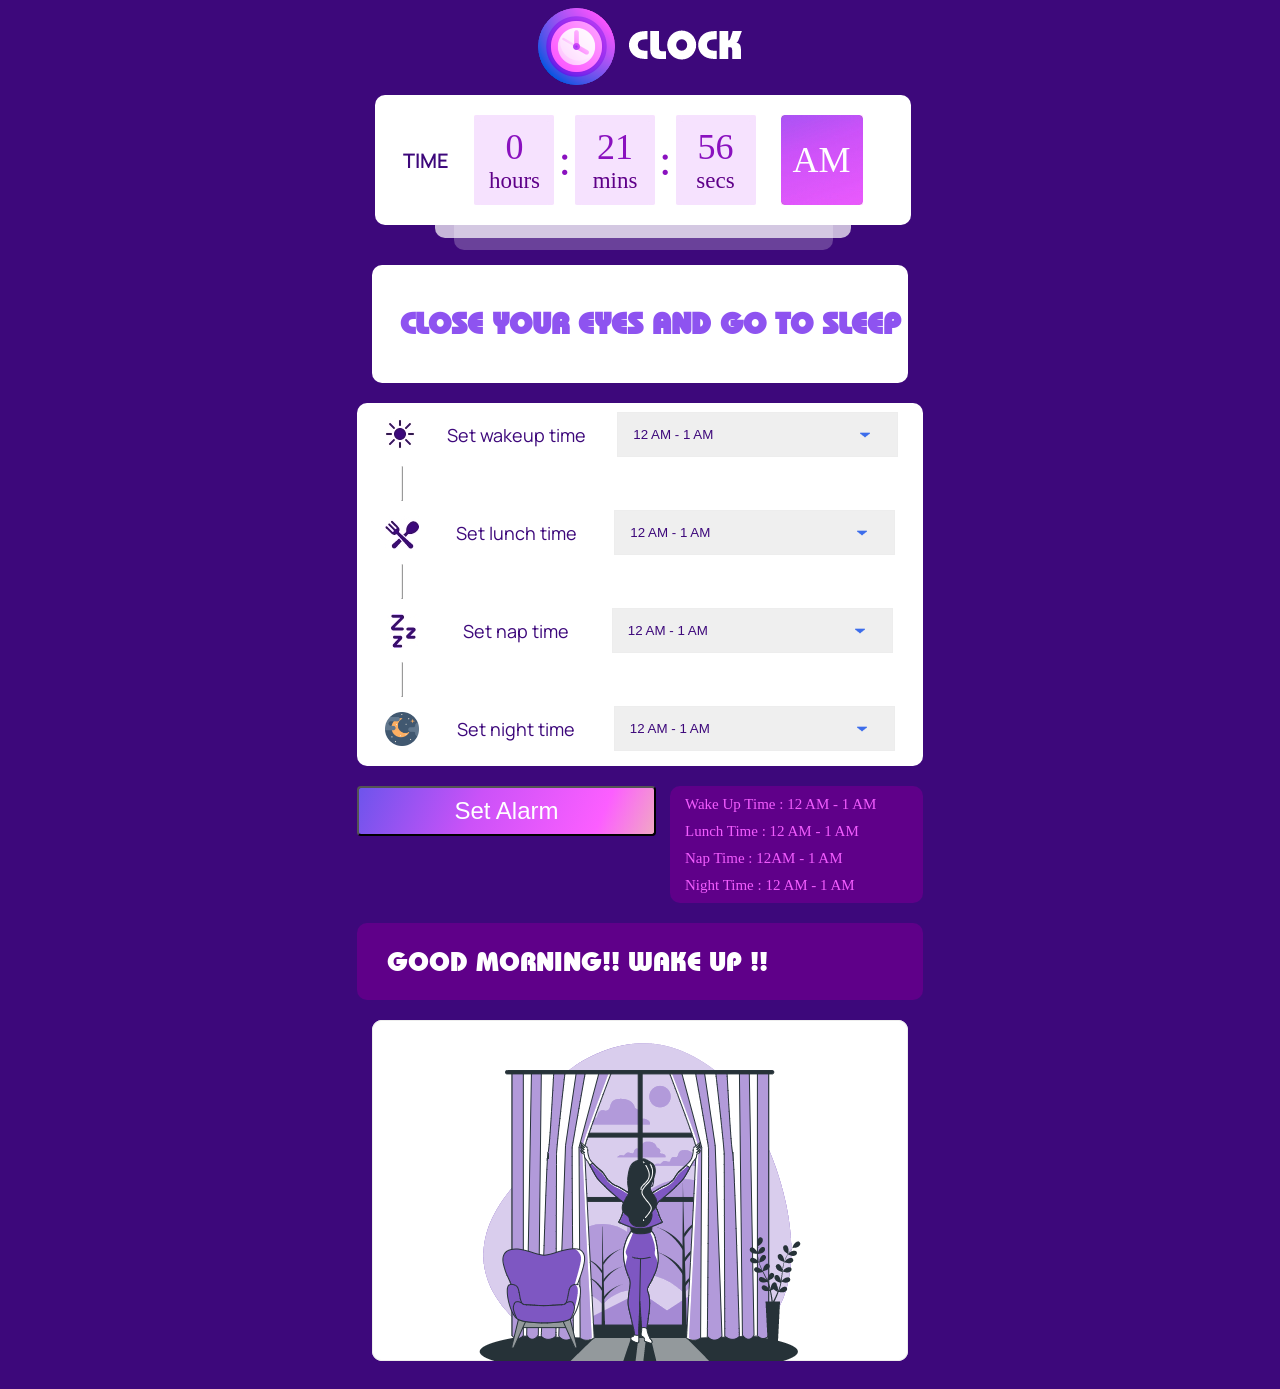
==== index.html @ 5bca5d21 "forth commit" ====
<!DOCTYPE html>
<html lang="en">
  <head>
    <meta charset="UTF-8" />
    <meta http-equiv="X-UA-Compatible" content="IE=edge" />
    <meta name="viewport" content="width=device-width, initial-scale=1.0" />
    <title>Clock</title>
    <link rel="stylesheet" href="style.css" />
    <link rel="preconnect" href="https://fonts.googleapis.com" />
    <link rel="preconnect" href="https://fonts.gstatic.com" crossorigin />
    <link
      href="https://fonts.googleapis.com/css2?family=Manrope:wght@400;600;700&display=swap"
      rel="stylesheet"
    />
    <link
      rel="icon"
      href="https://t3.ftcdn.net/jpg/00/73/54/80/240_F_73548097_tKhQ2glL9eDmYQVWlorMTU6INQh7WRCG.jpg"
      type="image/x-icon"
    />
  </head>
  <body>
    <div class="pare">
      <div class="container">
        <img class="child1" src="./clock_logo.png">
        <div class="timebox">
            <div class="posi1">
            <div class="box3 trb"></div>
            <div class="box4 trb"></div>
            <div class="box5 trb">
              <div class="relative">
                <div class="sub sub1">TIME</div>
                <div class="sub sub2 relative1">
                  <div id="hrs" class="fon1">12</div>
                  <div class="fon2">hours</div>
                </div>
                <div class="sub sub3">:</div>
                <div class="sub sub2 relative1">
                  <div id="mins" class="fon1">00</div>
                  <div class="fon2">mins</div>
                </div>
                <div class="sub sub3">:</div>
                <div class="sub sub2 relative1">
                  <div id="secs" class="fon1">01</div>
                  <div class="fon2">secs</div>
                </div>
                <div class="sub sub7 relative">AM</div>
              </div>
            </div>
            </div>
          </div>
          <div class="box6 trb">GRAB SOME HEALTHY BREAKFAST!!!</div>
        <div class="form1">
          <form class="list1">
            <img src="./wake_up.jpg" class="pic"/>
            <label class="la">Set wakeup time</label>
            <select id="morning" class="sel1 icon1">
              <option value="0">12 AM - 1 AM</option>
              <option value="1">1 AM - 2 AM</option>
              <option value="2">2 AM - 3 AM</option>
              <option value="3">3 AM - 4 AM</option>
              <option value="4">4 AM - 5 AM</option>
              <option value="5">5 AM - 6 AM</option>
              <option value="6">6 AM - 7 AM</option>
              <option value="7">7 AM - 8 AM</option>
              <option value="8">8 AM - 9 AM</option>
              <option value="9">9 AM - 10 AM</option>
              <option value="10">10 AM - 11 AM</option>
              <option value="11">11 AM - 12 AM</option>
              <option value="12">12 PM - 1 PM</option>
              <option value="13">1 PM - 2 PM</option>
              <option value="14">2 PM - 3 PM</option>
              <option value="15">3 PM - 4 PM</option>
              <option value="16">4 PM - 5 PM</option>
              <option value="17">5 PM - 6 PM</option>
              <option value="18">6 PM - 7 PM</option>
              <option value="19">7 PM - 8 PM</option>
              <option value="20">8 PM - 9 PM</option>
              <option value="21">9 PM - 10 PM</option>
              <option value="22">10 PM - 11 PM</option>
              <option value="23">11 PM - 12 PM</option>
            </select>
          </form>
          <hr class="hor1" />
          <form class="list1">
            <img src="./lunch_time.jpg" class="pic" />
            <label class="la">Set lunch time</label>
            <select id="lunch" class="sel1 icon1">
              <option value="0">12 AM - 1 AM</option>
              <option value="1">1 AM - 2 AM</option>
              <option value="2">2 AM - 3 AM</option>
              <option value="3">3 AM - 4 AM</option>
              <option value="4">4 AM - 5 AM</option>
              <option value="5">5 AM - 6 AM</option>
              <option value="6">6 AM - 7 AM</option>
              <option value="7">7 AM - 8 AM</option>
              <option value="8">8 AM - 9 AM</option>
              <option value="9">9 AM - 10 AM</option>
              <option value="10">10 AM - 11 AM</option>
              <option value="11">11 AM - 12 AM</option>
              <option value="12">12 PM - 1 PM</option>
              <option value="13">1 PM - 2 PM</option>
              <option value="14">2 PM - 3 PM</option>
              <option value="15">3 PM - 4 PM</option>
              <option value="16">4 PM - 5 PM</option>
              <option value="17">5 PM - 6 PM</option>
              <option value="18">6 PM - 7 PM</option>
              <option value="19">7 PM - 8 PM</option>
              <option value="20">8 PM - 9 PM</option>
              <option value="21">9 PM - 10 PM</option>
              <option value="22">10 PM - 11 PM</option>
              <option value="23">11 PM - 12 PM</option>
            </select>
          </form>
          <hr class="hor1" />
          <form class="list1">
            <img src="./nap_time.jpg" class="pic"/>
            <label class="la">Set nap time</label>
            <select id="nap" class="sel1 icon1">
              <option value="0">12 AM - 1 AM</option>
              <option value="1">1 AM - 2 AM</option>
              <option value="2">2 AM - 3 AM</option>
              <option value="3">3 AM - 4 AM</option>
              <option value="4">4 AM - 5 AM</option>
              <option value="5">5 AM - 6 AM</option>
              <option value="6">6 AM - 7 AM</option>
              <option value="7">7 AM - 8 AM</option>
              <option value="8">8 AM - 9 AM</option>
              <option value="9">9 AM - 10 AM</option>
              <option value="10">10 AM - 11 AM</option>
              <option value="11">11 AM - 12 AM</option>
              <option value="12">12 PM - 1 PM</option>
              <option value="13">1 PM - 2 PM</option>
              <option value="14">2 PM - 3 PM</option>
              <option value="15">3 PM - 4 PM</option>
              <option value="16">4 PM - 5 PM</option>
              <option value="17">5 PM - 6 PM</option>
              <option value="18">6 PM - 7 PM</option>
              <option value="19">7 PM - 8 PM</option>
              <option value="20">8 PM - 9 PM</option>
              <option value="21">9 PM - 10 PM</option>
              <option value="22">10 PM - 11 PM</option>
              <option value="23">11 PM - 12 PM</option>
            </select>
          </form>
          <hr class="hor1" />
          <form class="list1">
            <img src="./night.png" width="34px" height="34px" class="pic"/>
            <label class="la">Set night time</label>
            <select id="night" class="sel1 icon1">
              <option value="0">12 AM - 1 AM</option>
              <option value="1">1 AM - 2 AM</option>
              <option value="2">2 AM - 3 AM</option>
              <option value="3">3 AM - 4 AM</option>
              <option value="4">4 AM - 5 AM</option>
              <option value="5">5 AM - 6 AM</option>
              <option value="6">6 AM - 7 AM</option>
              <option value="7">7 AM - 8 AM</option>
              <option value="8">8 AM - 9 AM</option>
              <option value="9">9 AM - 10 AM</option>
              <option value="10">10 AM - 11 AM</option>
              <option value="11">11 AM - 12 AM</option>
              <option value="12">12 PM - 1 PM</option>
              <option value="13">1 PM - 2 PM</option>
              <option value="14">2 PM - 3 PM</option>
              <option value="15">3 PM - 4 PM</option>
              <option value="16">4 PM - 5 PM</option>
              <option value="17">5 PM - 6 PM</option>
              <option value="18">6 PM - 7 PM</option>
              <option value="19">7 PM - 8 PM</option>
              <option value="20">8 PM - 9 PM</option>
              <option value="21">9 PM - 10 PM</option>
              <option value="22">10 PM - 11 PM</option>
              <option value="23">11 PM - 12 PM</option>
            </select>
          </form>
        </div>
        <div class="update1">
            <button onclick="theTimer()" class="set1 flex1"><span>Set Alarm</span></button>
            <div class="box2">
              <div class="time">Wake Up Time : <span id="waketime">12 AM - 1 AM</span> </div>
              <div  class="time">Lunch Time : <span id="lunchtime">12 AM - 1 AM</span></div>
              <div  class="time">Nap Time : <span id="naptime">12AM - 1 AM</span></div>
              <div  class="time">Night Time : <span id="nighttime">12 AM - 1 AM</span></div>
            </div>
            </div>
        <div class="good1">GOOD MORNING!! WAKE UP !!</div>
       
        
       
        <div class="box7 trb"><img id="theImage" src="./Component 30 – 1.png"></div>
      </div>
    </div>
    <script src="./script.js"></script>

  </body>
</html>
---- style.css ----
body {
    background-color: #3d087b;
  }
  
  @font-face {
    font-family: Bauhaus;
    src: url(./BauhausHeavyBT.ttf);
  }
  
  .child1 {
    /* background-image: url(./clock_logo.png); */
    position: absolute;
    top: 34px;
  
    background-size: cover;
    left: 124px;
    /* left: 8vw; */
    height: 77px;
    width: 204px;
  }
  
  .form1 {
    position: absolute;
    top: 149px;
    /* left: 8vw; */
    left: 124px;
    width: 566px;
    height: 363px;
    background-color: #ffffff;
    border-radius: 10px;
  }
  
  .list1 {
    display: flex;
    align-items: center;
    justify-content: space-around;
    margin: 9px;
    font-family: "Manrope", sans-serif;
  
    font-size: 18px;
    color: #3d087b;
  }
  
  .sel1 {
    width: 281px;
    color: #3d087b;
    border: 1px solid #ededed;
    height: 45px;
    padding-left: 15px;
  }
  
  select {
    appearance: none;
  }
  
  .icon1 {
    background-image: url(./down-arrow.png);
    background-repeat: no-repeat;
  
    background-size: 10px;
  
    background-position-y: center;
    background-position-x: 90%;
  }
  
  .hor1 {
    transform: rotate(180deg);
    top: 0px;
    left: -238px;
    width: 0px;
    height: 33px;
    position: relative;
  }
  
  .good1 {
    background-color: #5f0089;
    color: #ffffff;
    font-size: 27px;
    position: absolute;
    top: 527px;
    /* left: 8vw; */
    left: 124px;
    width: 566px;
    height: 77px;
    font-family: Bauhaus;
    border-radius: 10px;
    display: flex;
    align-items: center;
    padding-left: 30px;
    box-sizing: border-box;
  }
  
  .flex1 {
    display: flex;
    align-items: center;
    justify-content: center;
    color: #ffffff;
  }
  
  .set1 {
    position: absolute;
    top: 624px;
    /* left: 8vw; */
    left: 124px;
    width: 299px;
    height: 50px;
    border-radius: 4px;
    font-size: 24px;
  
    background-image: linear-gradient(
      113deg,
      #6e54ec 0%,
      #cb52f8 40%,
      #fc5eff 81%,
      #f1a7c5 100%
    );
    transition: background-image ease-out 2s, content;
  }
  
  .set1:hover {
    background-image: linear-gradient(
      293deg,
      #6e54ec 0%,
      #cb52f8 40%,
      #fc5eff 81%,
      #f1a7c5 100%
    );
  }
  
  .set1:hover span {
    display: none;
  }
  
  .set1:hover:before {
    content: "Party time";
  }
  
  .box2 {
    position: absolute;
    top: 615px;
    /* left: 28.2vw; */
    left: 437px;
    width: 253px;
    height: 117px;
    border-radius: 10px;
    background-color: #5f0089;
    color: #f25cfe;
    text-align: left;
    font-size: 15px;
  }
  
  .time {
    margin-top: 10px;
    margin-left: 15px;
  }
  
  .timebox{
      position: relative;
      width: 400px;
      height: 200px;
     /* top: 42px;
      left: 697px;*/
  } 
  
  .posi1{
    position: absolute;
    top: 34px;
    left: 698px;
  }
  
  .box3 {
    top: 25px;
      left: 79px;
    
    width: 379px;
    height: 130px;
    opacity: 0.23;
     /*left: 51vw; */
      /* top: 20px;*/
      /*left: 82px;
      top: 67px;
    left: 785px; */
  }
  
  .trb {
    background-color: #ffffff;
    border-radius: 10px;
    position: absolute;
  }
  
  
  
  .box4 {
    left: 60px;
      top: 13px; 
    width: 416px;
    height: 130px;
    opacity: 0.71;
      /* left: 50vw; */
     
    /* top: 10px;
      left: 65px; */
      /* top: 55px;  */
     /* left: 766px;  */
  }
  
  .box5 {
   
    width: 536px;
    height: 130px;
    opacity: 1;
      /* left: 46vw; */
    /* top: 0px;
    left:0px; */
    /* top: 42px;  */
    /* left: 706px; */
  }
  
  .box6 {
    top: 212px;
    /* left: 46vw; */
    left: 706px;
    width: 536px;
    height: 118px;
    color: #8e53f0;
    font-family: Bauhaus;
    display: flex;
    justify-content: center;
    align-items: center;
    font-size: 30px;
    font-weight: 900;
    padding-left: 20px;
    box-sizing: border-box;
  }
  
  .box7 {
    top: 345px;
    /* left: 46vw; */
    left: 707px;
    width: 536px;
    height: 341px;
    /* background-image: url(./Component\ 30\ –\ 1.jpg); */
    border-radius: 10px;
  }
  
  .relative {
    display: flex;
    justify-content: center;
    align-items: center;
    margin: 10px;
  }
  
  .sub1 {
    color: #3d087b;
    font-size: 20px;
    font-weight: 600;
    font-family: "Manrope", sans-serif;
    position: relative;
    right: 25px;
  }
  
  .sub2 {
    background-image: url(./timeline.jpg);
    width: 80px;
    height: 90px;
  }
  
  .sub3 {
    color: #8a11bf;
    font-size: 45px;
    margin: 4px;
  }
  
  .sub4 {
    background-image: url(./timeline.jpg);
    width: 82px;
    height: 90px;
  }
  
  .sub7 {
    background-image: url(./AM_svg.jpg);
    width: 82px;
    height: 90px;
    font-size: 36px;
    color: #ffffff;
    position: relative;
    left: 15px;
  }
  
  .fon1 {
    font-size: 36px;
    color: #8a11bf;
  }
  
  .fon2 {
    font-size: 23px;
    color: #5f0089;
  }
  
  .relative1 {
    display: flex;
    flex-flow: column wrap;
    justify-content: center;
    align-items: center;
  }

  /* #nap{
    height: 100px;
    overflow-y: scroll;
  } */

@media (min-width:590px) and (max-width:1300px) {
    .container{
        display: flex;
        flex-direction: column;
        align-items: center;
    }
    .child1{
        position: static;
    }
    .timebox{
            /* position: static; */
    margin: 10px;
    width: 530px;
    height: 160px;
    }
  
    .posi1{
        position: static;
    }
    .form1{
        position: static;
        margin-bottom: 20px;
    }
    .update1{
        display: flex;
        flex-wrap: wrap;
        flex-direction: row;
        justify-content: space-between;
        margin-bottom: 20px;
        width: 566px;
    }
    .set1{
        position: static;
    }
    .box2{
        position: static;
    }
    .good1{
        position: static;
        margin-bottom: 20px;
    }
    .box6{
        position: static;
        margin-bottom: 20px;
    }
    .box7{
        position: static;
        margin-bottom: 20px;
    }
} 



@media (min-width:300px) and (max-width:595px) {
    .container{
        display: flex;
        flex-direction: column;
        align-items: center;
    }
    .child1{
        position: static;
    }
    .timebox{
            /* position: static; */
    margin: 10px;
    width: 350px;
    height: 160px;
    }
    .box3{
        display: none;
    }
    .box4{
        display: none;
    }
    .box5{
        width: 350px;
    }
    .sub1{
        display: none;
    }
    .posi1{
        position: static;
    }
    .form1{
        position: static;
        margin-bottom: 20px;
        width: 350px;
        height: auto;
        margin-top: -15px;
    }
    .la{
        display: none;
    }
    hr{
        display: none;
    }
    .update1{
        display: flex;
        flex-direction: column;
        width: auto;
        align-items: center;
        margin-bottom: 20px;
    }
    .set1{
        position: static;
        margin-bottom: inherit;
    }
    .box2{
        position: static;
    }
    .good1{
        position: static;
        margin-bottom: 20px;
        width: 350px;
    font-size: 25px;
    }
    .box6{
        position: static;
        margin-bottom: 40px;
        width: 350px;
    }
    .box7{
        position: static;
        margin-bottom: 20px;
        width: auto;
        height: auto;
    }
    #theImage{
        width: 350px;
    }
}
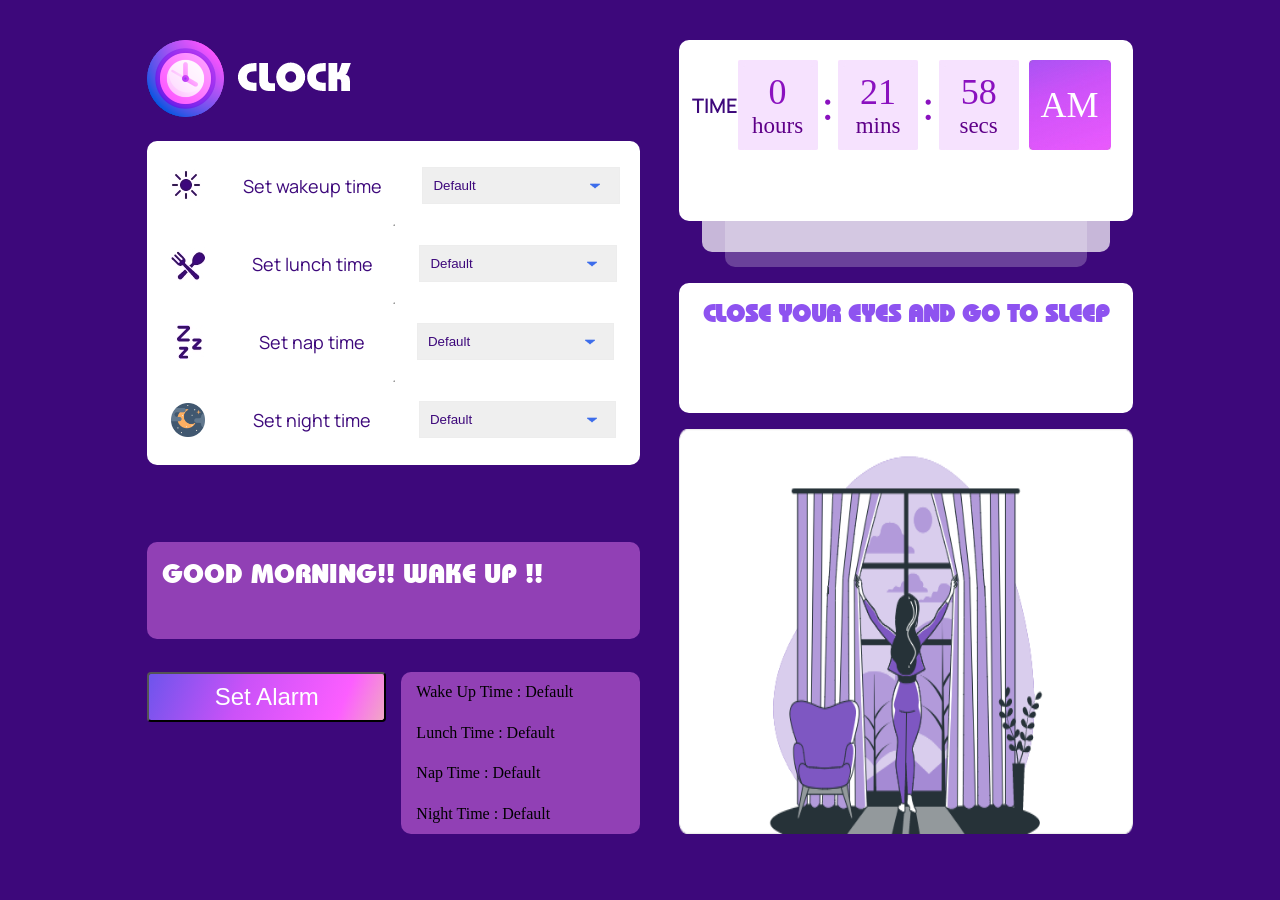
==== commit d8f5494f: "updated project" ====
--- a/index.html
+++ b/index.html
@@ -1,196 +1,205 @@
-<!DOCTYPE html>
-<html lang="en">
-  <head>
-    <meta charset="UTF-8" />
-    <meta http-equiv="X-UA-Compatible" content="IE=edge" />
-    <meta name="viewport" content="width=device-width, initial-scale=1.0" />
-    <title>Clock</title>
-    <link rel="stylesheet" href="style.css" />
-    <link rel="preconnect" href="https://fonts.googleapis.com" />
-    <link rel="preconnect" href="https://fonts.gstatic.com" crossorigin />
-    <link
-      href="https://fonts.googleapis.com/css2?family=Manrope:wght@400;600;700&display=swap"
-      rel="stylesheet"
-    />
-    <link
-      rel="icon"
-      href="https://t3.ftcdn.net/jpg/00/73/54/80/240_F_73548097_tKhQ2glL9eDmYQVWlorMTU6INQh7WRCG.jpg"
-      type="image/x-icon"
-    />
-  </head>
-  <body>
-    <div class="pare">
-      <div class="container">
-        <img class="child1" src="./clock_logo.png">
-        <div class="timebox">
-            <div class="posi1">
-            <div class="box3 trb"></div>
-            <div class="box4 trb"></div>
-            <div class="box5 trb">
-              <div class="relative">
-                <div class="sub sub1">TIME</div>
-                <div class="sub sub2 relative1">
-                  <div id="hrs" class="fon1">12</div>
-                  <div class="fon2">hours</div>
-                </div>
-                <div class="sub sub3">:</div>
-                <div class="sub sub2 relative1">
-                  <div id="mins" class="fon1">00</div>
-                  <div class="fon2">mins</div>
-                </div>
-                <div class="sub sub3">:</div>
-                <div class="sub sub2 relative1">
-                  <div id="secs" class="fon1">01</div>
-                  <div class="fon2">secs</div>
-                </div>
-                <div class="sub sub7 relative">AM</div>
-              </div>
-            </div>
-            </div>
-          </div>
-          <div class="box6 trb">GRAB SOME HEALTHY BREAKFAST!!!</div>
-        <div class="form1">
-          <form class="list1">
-            <img src="./wake_up.jpg" class="pic"/>
-            <label class="la">Set wakeup time</label>
-            <select id="morning" class="sel1 icon1">
-              <option value="0">12 AM - 1 AM</option>
-              <option value="1">1 AM - 2 AM</option>
-              <option value="2">2 AM - 3 AM</option>
-              <option value="3">3 AM - 4 AM</option>
-              <option value="4">4 AM - 5 AM</option>
-              <option value="5">5 AM - 6 AM</option>
-              <option value="6">6 AM - 7 AM</option>
-              <option value="7">7 AM - 8 AM</option>
-              <option value="8">8 AM - 9 AM</option>
-              <option value="9">9 AM - 10 AM</option>
-              <option value="10">10 AM - 11 AM</option>
-              <option value="11">11 AM - 12 AM</option>
-              <option value="12">12 PM - 1 PM</option>
-              <option value="13">1 PM - 2 PM</option>
-              <option value="14">2 PM - 3 PM</option>
-              <option value="15">3 PM - 4 PM</option>
-              <option value="16">4 PM - 5 PM</option>
-              <option value="17">5 PM - 6 PM</option>
-              <option value="18">6 PM - 7 PM</option>
-              <option value="19">7 PM - 8 PM</option>
-              <option value="20">8 PM - 9 PM</option>
-              <option value="21">9 PM - 10 PM</option>
-              <option value="22">10 PM - 11 PM</option>
-              <option value="23">11 PM - 12 PM</option>
-            </select>
-          </form>
-          <hr class="hor1" />
-          <form class="list1">
-            <img src="./lunch_time.jpg" class="pic" />
-            <label class="la">Set lunch time</label>
-            <select id="lunch" class="sel1 icon1">
-              <option value="0">12 AM - 1 AM</option>
-              <option value="1">1 AM - 2 AM</option>
-              <option value="2">2 AM - 3 AM</option>
-              <option value="3">3 AM - 4 AM</option>
-              <option value="4">4 AM - 5 AM</option>
-              <option value="5">5 AM - 6 AM</option>
-              <option value="6">6 AM - 7 AM</option>
-              <option value="7">7 AM - 8 AM</option>
-              <option value="8">8 AM - 9 AM</option>
-              <option value="9">9 AM - 10 AM</option>
-              <option value="10">10 AM - 11 AM</option>
-              <option value="11">11 AM - 12 AM</option>
-              <option value="12">12 PM - 1 PM</option>
-              <option value="13">1 PM - 2 PM</option>
-              <option value="14">2 PM - 3 PM</option>
-              <option value="15">3 PM - 4 PM</option>
-              <option value="16">4 PM - 5 PM</option>
-              <option value="17">5 PM - 6 PM</option>
-              <option value="18">6 PM - 7 PM</option>
-              <option value="19">7 PM - 8 PM</option>
-              <option value="20">8 PM - 9 PM</option>
-              <option value="21">9 PM - 10 PM</option>
-              <option value="22">10 PM - 11 PM</option>
-              <option value="23">11 PM - 12 PM</option>
-            </select>
-          </form>
-          <hr class="hor1" />
-          <form class="list1">
-            <img src="./nap_time.jpg" class="pic"/>
-            <label class="la">Set nap time</label>
-            <select id="nap" class="sel1 icon1">
-              <option value="0">12 AM - 1 AM</option>
-              <option value="1">1 AM - 2 AM</option>
-              <option value="2">2 AM - 3 AM</option>
-              <option value="3">3 AM - 4 AM</option>
-              <option value="4">4 AM - 5 AM</option>
-              <option value="5">5 AM - 6 AM</option>
-              <option value="6">6 AM - 7 AM</option>
-              <option value="7">7 AM - 8 AM</option>
-              <option value="8">8 AM - 9 AM</option>
-              <option value="9">9 AM - 10 AM</option>
-              <option value="10">10 AM - 11 AM</option>
-              <option value="11">11 AM - 12 AM</option>
-              <option value="12">12 PM - 1 PM</option>
-              <option value="13">1 PM - 2 PM</option>
-              <option value="14">2 PM - 3 PM</option>
-              <option value="15">3 PM - 4 PM</option>
-              <option value="16">4 PM - 5 PM</option>
-              <option value="17">5 PM - 6 PM</option>
-              <option value="18">6 PM - 7 PM</option>
-              <option value="19">7 PM - 8 PM</option>
-              <option value="20">8 PM - 9 PM</option>
-              <option value="21">9 PM - 10 PM</option>
-              <option value="22">10 PM - 11 PM</option>
-              <option value="23">11 PM - 12 PM</option>
-            </select>
-          </form>
-          <hr class="hor1" />
-          <form class="list1">
-            <img src="./night.png" width="34px" height="34px" class="pic"/>
-            <label class="la">Set night time</label>
-            <select id="night" class="sel1 icon1">
-              <option value="0">12 AM - 1 AM</option>
-              <option value="1">1 AM - 2 AM</option>
-              <option value="2">2 AM - 3 AM</option>
-              <option value="3">3 AM - 4 AM</option>
-              <option value="4">4 AM - 5 AM</option>
-              <option value="5">5 AM - 6 AM</option>
-              <option value="6">6 AM - 7 AM</option>
-              <option value="7">7 AM - 8 AM</option>
-              <option value="8">8 AM - 9 AM</option>
-              <option value="9">9 AM - 10 AM</option>
-              <option value="10">10 AM - 11 AM</option>
-              <option value="11">11 AM - 12 AM</option>
-              <option value="12">12 PM - 1 PM</option>
-              <option value="13">1 PM - 2 PM</option>
-              <option value="14">2 PM - 3 PM</option>
-              <option value="15">3 PM - 4 PM</option>
-              <option value="16">4 PM - 5 PM</option>
-              <option value="17">5 PM - 6 PM</option>
-              <option value="18">6 PM - 7 PM</option>
-              <option value="19">7 PM - 8 PM</option>
-              <option value="20">8 PM - 9 PM</option>
-              <option value="21">9 PM - 10 PM</option>
-              <option value="22">10 PM - 11 PM</option>
-              <option value="23">11 PM - 12 PM</option>
-            </select>
-          </form>
-        </div>
-        <div class="update1">
-            <button onclick="theTimer()" class="set1 flex1"><span>Set Alarm</span></button>
-            <div class="box2">
-              <div class="time">Wake Up Time : <span id="waketime">12 AM - 1 AM</span> </div>
-              <div  class="time">Lunch Time : <span id="lunchtime">12 AM - 1 AM</span></div>
-              <div  class="time">Nap Time : <span id="naptime">12AM - 1 AM</span></div>
-              <div  class="time">Night Time : <span id="nighttime">12 AM - 1 AM</span></div>
-            </div>
-            </div>
-        <div class="good1">GOOD MORNING!! WAKE UP !!</div>
-       
-        
-       
-        <div class="box7 trb"><img id="theImage" src="./Component 30 – 1.png"></div>
-      </div>
-    </div>
-    <script src="./script.js"></script>
-
-  </body>
-</html>
+<!DOCTYPE html>
+<html lang="en">
+  <head>
+    <meta charset="UTF-8" />
+    <meta http-equiv="X-UA-Compatible" content="IE=edge" />
+    <meta name="viewport" content="width=device-width, initial-scale=1.0" />
+    <title>Clock</title>
+    <link rel="stylesheet" href="style.css" />
+    <link rel="preconnect" href="https://fonts.googleapis.com" />
+    <link rel="preconnect" href="https://fonts.gstatic.com" crossorigin />
+    <link
+      href="https://fonts.googleapis.com/css2?family=Manrope:wght@400;600;700&display=swap"
+      rel="stylesheet"
+    />
+    <link
+      rel="icon"
+      href="https://t3.ftcdn.net/jpg/00/73/54/80/240_F_73548097_tKhQ2glL9eDmYQVWlorMTU6INQh7WRCG.jpg"
+      type="image/x-icon"
+    />
+  </head>
+  <body>
+    <div class="parent">
+      <div class="container">
+        <div><img class="clockImage" src="./clock_logo.png" alt="no image"/></div>
+
+        <div class="runningClock">
+            <div class="runningClock_Cntnr">
+            <div class="box1 CommonRc"></div>
+            <div class="box2 CommonRc"></div>
+            <div class="box3 CommonRc">
+              <div class="relative">
+                <div class="sub sub1">TIME</div>
+                <div class="sub sub2 relative1">
+                  <div id="hrs" class="fon1">12</div>
+                  <div class="fon2">hours</div>
+                </div>
+                <div class="sub sub3">:</div>
+                <div class="sub sub2 relative1">
+                  <div id="mins" class="fon1">00</div>
+                  <div class="fon2">mins</div>
+                </div>
+                <div class="sub sub3">:</div>
+                <div class="sub sub2 relative1">
+                  <div id="secs" class="fon1">01</div>
+                  <div class="fon2">secs</div>
+                </div>
+                <div class="sub sub7 relative">AM</div>
+              </div>
+            </div>
+            </div>
+          </div>
+          
+          <div class="msg_ChangeWith_realTime trb">GRAB SOME HEALTHY BREAKFAST!!!</div>
+
+        <div class="formSelectorBox">
+          <form class="list1">
+            <img src="./wake_up.jpg" class="pic"/>
+            <label class="la">Set wakeup time</label>
+            <select id="morning" class="sel1 icon1">
+              <option >Default</option>
+              <option value="0">12 AM - 1 AM</option>
+              <option value="1">1 AM - 2 AM</option>
+              <option value="2">2 AM - 3 AM</option>
+              <option value="3">3 AM - 4 AM</option>
+              <option value="4">4 AM - 5 AM</option>
+              <option value="5">5 AM - 6 AM</option>
+              <option value="6">6 AM - 7 AM</option>
+              <option value="7">7 AM - 8 AM</option>
+              <option value="8">8 AM - 9 AM</option>
+              <option value="9">9 AM - 10 AM</option>
+              <option value="10">10 AM - 11 AM</option>
+              <option value="11">11 AM - 12 PM</option>
+              <option value="12">12 PM - 1 PM</option>
+              <option value="13">1 PM - 2 PM</option>
+              <option value="14">2 PM - 3 PM</option>
+              <option value="15">3 PM - 4 PM</option>
+              <option value="16">4 PM - 5 PM</option>
+              <option value="17">5 PM - 6 PM</option>
+              <option value="18">6 PM - 7 PM</option>
+              <option value="19">7 PM - 8 PM</option>
+              <option value="20">8 PM - 9 PM</option>
+              <option value="21">9 PM - 10 PM</option>
+              <option value="22">10 PM - 11 PM</option>
+              <option value="23">11 PM - 12 AM</option>
+            </select>
+          </form>
+          <hr class="hor1" />
+          <form class="list1">
+            <img src="./lunch_time.jpg" class="pic" />
+            <label class="la">Set lunch time</label>
+            <select id="lunch" class="sel1 icon1">
+              <option >Default</option>
+              <option value="0">12 AM - 1 AM</option>
+              <option value="1">1 AM - 2 AM</option>
+              <option value="2">2 AM - 3 AM</option>
+              <option value="3">3 AM - 4 AM</option>
+              <option value="4">4 AM - 5 AM</option>
+              <option value="5">5 AM - 6 AM</option>
+              <option value="6">6 AM - 7 AM</option>
+              <option value="7">7 AM - 8 AM</option>
+              <option value="8">8 AM - 9 AM</option>
+              <option value="9">9 AM - 10 AM</option>
+              <option value="10">10 AM - 11 AM</option>
+              <option value="11">11 AM - 12 PM</option>
+              <option value="12">12 PM - 1 PM</option>
+              <option value="13">1 PM - 2 PM</option>
+              <option value="14">2 PM - 3 PM</option>
+              <option value="15">3 PM - 4 PM</option>
+              <option value="16">4 PM - 5 PM</option>
+              <option value="17">5 PM - 6 PM</option>
+              <option value="18">6 PM - 7 PM</option>
+              <option value="19">7 PM - 8 PM</option>
+              <option value="20">8 PM - 9 PM</option>
+              <option value="21">9 PM - 10 PM</option>
+              <option value="22">10 PM - 11 PM</option>
+              <option value="23">11 PM - 12 AM</option>
+            </select>
+          </form>
+          <hr class="hor1" />
+          <form class="list1">
+            <img src="./nap_time.jpg" class="pic"/>
+            <label class="la">Set nap time</label>
+            <select id="nap" class="sel1 icon1">
+              <option >Default</option>
+              <option value="0">12 AM - 1 AM</option>
+              <option value="1">1 AM - 2 AM</option>
+              <option value="2">2 AM - 3 AM</option>
+              <option value="3">3 AM - 4 AM</option>
+              <option value="4">4 AM - 5 AM</option>
+              <option value="5">5 AM - 6 AM</option>
+              <option value="6">6 AM - 7 AM</option>
+              <option value="7">7 AM - 8 AM</option>
+              <option value="8">8 AM - 9 AM</option>
+              <option value="9">9 AM - 10 AM</option>
+              <option value="10">10 AM - 11 AM</option>
+              <option value="11">11 AM - 12 PM</option>
+              <option value="12">12 PM - 1 PM</option>
+              <option value="13">1 PM - 2 PM</option>
+              <option value="14">2 PM - 3 PM</option>
+              <option value="15">3 PM - 4 PM</option>
+              <option value="16">4 PM - 5 PM</option>
+              <option value="17">5 PM - 6 PM</option>
+              <option value="18">6 PM - 7 PM</option>
+              <option value="19">7 PM - 8 PM</option>
+              <option value="20">8 PM - 9 PM</option>
+              <option value="21">9 PM - 10 PM</option>
+              <option value="22">10 PM - 11 PM</option>
+              <option value="23">11 PM - 12 AM</option>
+            </select>
+          </form>
+          <hr class="hor1" />
+          <form class="list1">
+            <img src="./night.png" width="34px" height="34px" class="pic"/>
+            <label class="la">Set night time</label>
+            <select id="night" class="sel1 icon1">
+              <option >Default</option>
+              <option value="0">12 AM - 1 AM</option>
+              <option value="1">1 AM - 2 AM</option>
+              <option value="2">2 AM - 3 AM</option>
+              <option value="3">3 AM - 4 AM</option>
+              <option value="4">4 AM - 5 AM</option>
+              <option value="5">5 AM - 6 AM</option>
+              <option value="6">6 AM - 7 AM</option>
+              <option value="7">7 AM - 8 AM</option>
+              <option value="8">8 AM - 9 AM</option>
+              <option value="9">9 AM - 10 AM</option>
+              <option value="10">10 AM - 11 AM</option>
+              <option value="11">11 AM - 12 PM</option>
+              <option value="12">12 PM - 1 PM</option>
+              <option value="13">1 PM - 2 PM</option>
+              <option value="14">2 PM - 3 PM</option>
+              <option value="15">3 PM - 4 PM</option>
+              <option value="16">4 PM - 5 PM</option>
+              <option value="17">5 PM - 6 PM</option>
+              <option value="18">6 PM - 7 PM</option>
+              <option value="19">7 PM - 8 PM</option>
+              <option value="20">8 PM - 9 PM</option>
+              <option value="21">9 PM - 10 PM</option>
+              <option value="22">10 PM - 11 PM</option>
+              <option value="23">11 PM - 12 AM</option>
+            </select>
+          </form>
+        </div>
+
+        <div class="setAlarmBoxContainer">
+            <button onclick="theTimer()" class="setAlarm flex1"><span>Set Alarm</span></button>
+
+            <div class="resultOfSetAlarm">
+              <div class="time">Wake Up Time : <span id="waketime">Default</span> </div>
+              <div  class="time">Lunch Time : <span id="lunchtime">Default</span></div>
+              <div  class="time">Nap Time : <span id="naptime">Default</span></div>
+              <div  class="time">Night Time : <span id="nighttime">Default</span></div>
+            </div>
+            </div>
+        <div class="msg_ChangeWith_SetAlarm">GOOD MORNING!! WAKE UP !!</div>
+       
+        
+       
+        <div class="ImageChangeWithTime trb"><img id="theImage" src="./Component 30 – 1.png"></div>
+      </div>
+    </div>
+    <script src="./script.js"></script>
+
+  </body>
+</html>
--- a/style.css
+++ b/style.css
@@ -1,443 +1,541 @@
-
-body {
-    background-color: #3d087b;
-  }
-  
-  @font-face {
-    font-family: Bauhaus;
-    src: url(./BauhausHeavyBT.ttf);
-  }
-  
-  .child1 {
-    /* background-image: url(./clock_logo.png); */
-    position: absolute;
-    top: 34px;
-  
-    background-size: cover;
-    left: 124px;
-    /* left: 8vw; */
-    height: 77px;
-    width: 204px;
-  }
-  
-  .form1 {
-    position: absolute;
-    top: 149px;
-    /* left: 8vw; */
-    left: 124px;
-    width: 566px;
-    height: 363px;
-    background-color: #ffffff;
-    border-radius: 10px;
-  }
-  
-  .list1 {
-    display: flex;
-    align-items: center;
-    justify-content: space-around;
-    margin: 9px;
-    font-family: "Manrope", sans-serif;
-  
-    font-size: 18px;
-    color: #3d087b;
-  }
-  
-  .sel1 {
-    width: 281px;
-    color: #3d087b;
-    border: 1px solid #ededed;
-    height: 45px;
-    padding-left: 15px;
-  }
-  
-  select {
-    appearance: none;
-  }
-  
-  .icon1 {
-    background-image: url(./down-arrow.png);
-    background-repeat: no-repeat;
-  
-    background-size: 10px;
-  
-    background-position-y: center;
-    background-position-x: 90%;
-  }
-  
-  .hor1 {
-    transform: rotate(180deg);
-    top: 0px;
-    left: -238px;
-    width: 0px;
-    height: 33px;
-    position: relative;
-  }
-  
-  .good1 {
-    background-color: #5f0089;
-    color: #ffffff;
-    font-size: 27px;
-    position: absolute;
-    top: 527px;
-    /* left: 8vw; */
-    left: 124px;
-    width: 566px;
-    height: 77px;
-    font-family: Bauhaus;
-    border-radius: 10px;
-    display: flex;
-    align-items: center;
-    padding-left: 30px;
-    box-sizing: border-box;
-  }
-  
-  .flex1 {
-    display: flex;
-    align-items: center;
-    justify-content: center;
-    color: #ffffff;
-  }
-  
-  .set1 {
-    position: absolute;
-    top: 624px;
-    /* left: 8vw; */
-    left: 124px;
-    width: 299px;
-    height: 50px;
-    border-radius: 4px;
-    font-size: 24px;
-  
-    background-image: linear-gradient(
-      113deg,
-      #6e54ec 0%,
-      #cb52f8 40%,
-      #fc5eff 81%,
-      #f1a7c5 100%
-    );
-    transition: background-image ease-out 2s, content;
-  }
-  
-  .set1:hover {
-    background-image: linear-gradient(
-      293deg,
-      #6e54ec 0%,
-      #cb52f8 40%,
-      #fc5eff 81%,
-      #f1a7c5 100%
-    );
-  }
-  
-  .set1:hover span {
-    display: none;
-  }
-  
-  .set1:hover:before {
-    content: "Party time";
-  }
-  
-  .box2 {
-    position: absolute;
-    top: 615px;
-    /* left: 28.2vw; */
-    left: 437px;
-    width: 253px;
-    height: 117px;
-    border-radius: 10px;
-    background-color: #5f0089;
-    color: #f25cfe;
-    text-align: left;
-    font-size: 15px;
-  }
-  
-  .time {
-    margin-top: 10px;
-    margin-left: 15px;
-  }
-  
-  .timebox{
-      position: relative;
-      width: 400px;
-      height: 200px;
-     /* top: 42px;
-      left: 697px;*/
-  } 
-  
-  .posi1{
-    position: absolute;
-    top: 34px;
-    left: 698px;
-  }
-  
-  .box3 {
-    top: 25px;
-      left: 79px;
-    
-    width: 379px;
-    height: 130px;
-    opacity: 0.23;
-     /*left: 51vw; */
-      /* top: 20px;*/
-      /*left: 82px;
-      top: 67px;
-    left: 785px; */
-  }
-  
-  .trb {
-    background-color: #ffffff;
-    border-radius: 10px;
-    position: absolute;
-  }
-  
-  
-  
-  .box4 {
-    left: 60px;
-      top: 13px; 
-    width: 416px;
-    height: 130px;
-    opacity: 0.71;
-      /* left: 50vw; */
-     
-    /* top: 10px;
-      left: 65px; */
-      /* top: 55px;  */
-     /* left: 766px;  */
-  }
-  
-  .box5 {
-   
-    width: 536px;
-    height: 130px;
-    opacity: 1;
-      /* left: 46vw; */
-    /* top: 0px;
-    left:0px; */
-    /* top: 42px;  */
-    /* left: 706px; */
-  }
-  
-  .box6 {
-    top: 212px;
-    /* left: 46vw; */
-    left: 706px;
-    width: 536px;
-    height: 118px;
-    color: #8e53f0;
-    font-family: Bauhaus;
-    display: flex;
-    justify-content: center;
-    align-items: center;
-    font-size: 30px;
-    font-weight: 900;
-    padding-left: 20px;
-    box-sizing: border-box;
-  }
-  
-  .box7 {
-    top: 345px;
-    /* left: 46vw; */
-    left: 707px;
-    width: 536px;
-    height: 341px;
-    /* background-image: url(./Component\ 30\ –\ 1.jpg); */
-    border-radius: 10px;
-  }
-  
-  .relative {
-    display: flex;
-    justify-content: center;
-    align-items: center;
-    margin: 10px;
-  }
-  
-  .sub1 {
-    color: #3d087b;
-    font-size: 20px;
-    font-weight: 600;
-    font-family: "Manrope", sans-serif;
-    position: relative;
-    right: 25px;
-  }
-  
-  .sub2 {
-    background-image: url(./timeline.jpg);
-    width: 80px;
-    height: 90px;
-  }
-  
-  .sub3 {
-    color: #8a11bf;
-    font-size: 45px;
-    margin: 4px;
-  }
-  
-  .sub4 {
-    background-image: url(./timeline.jpg);
-    width: 82px;
-    height: 90px;
-  }
-  
-  .sub7 {
-    background-image: url(./AM_svg.jpg);
-    width: 82px;
-    height: 90px;
-    font-size: 36px;
-    color: #ffffff;
-    position: relative;
-    left: 15px;
-  }
-  
-  .fon1 {
-    font-size: 36px;
-    color: #8a11bf;
-  }
-  
-  .fon2 {
-    font-size: 23px;
-    color: #5f0089;
-  }
-  
-  .relative1 {
-    display: flex;
-    flex-flow: column wrap;
-    justify-content: center;
-    align-items: center;
-  }
-
-  /* #nap{
-    height: 100px;
-    overflow-y: scroll;
-  } */
-
-@media (min-width:590px) and (max-width:1300px) {
-    .container{
-        display: flex;
-        flex-direction: column;
-        align-items: center;
-    }
-    .child1{
-        position: static;
-    }
-    .timebox{
-            /* position: static; */
-    margin: 10px;
-    width: 530px;
-    height: 160px;
-    }
-  
-    .posi1{
-        position: static;
-    }
-    .form1{
-        position: static;
-        margin-bottom: 20px;
-    }
-    .update1{
-        display: flex;
-        flex-wrap: wrap;
-        flex-direction: row;
-        justify-content: space-between;
-        margin-bottom: 20px;
-        width: 566px;
-    }
-    .set1{
-        position: static;
-    }
-    .box2{
-        position: static;
-    }
-    .good1{
-        position: static;
-        margin-bottom: 20px;
-    }
-    .box6{
-        position: static;
-        margin-bottom: 20px;
-    }
-    .box7{
-        position: static;
-        margin-bottom: 20px;
-    }
-} 
-
-
-
-@media (min-width:300px) and (max-width:595px) {
-    .container{
-        display: flex;
-        flex-direction: column;
-        align-items: center;
-    }
-    .child1{
-        position: static;
-    }
-    .timebox{
-            /* position: static; */
-    margin: 10px;
-    width: 350px;
-    height: 160px;
-    }
-    .box3{
-        display: none;
-    }
-    .box4{
-        display: none;
-    }
-    .box5{
-        width: 350px;
-    }
-    .sub1{
-        display: none;
-    }
-    .posi1{
-        position: static;
-    }
-    .form1{
-        position: static;
-        margin-bottom: 20px;
-        width: 350px;
-        height: auto;
-        margin-top: -15px;
-    }
-    .la{
-        display: none;
-    }
-    hr{
-        display: none;
-    }
-    .update1{
-        display: flex;
-        flex-direction: column;
-        width: auto;
-        align-items: center;
-        margin-bottom: 20px;
-    }
-    .set1{
-        position: static;
-        margin-bottom: inherit;
-    }
-    .box2{
-        position: static;
-    }
-    .good1{
-        position: static;
-        margin-bottom: 20px;
-        width: 350px;
-    font-size: 25px;
-    }
-    .box6{
-        position: static;
-        margin-bottom: 40px;
-        width: 350px;
-    }
-    .box7{
-        position: static;
-        margin-bottom: 20px;
-        width: auto;
-        height: auto;
-    }
-    #theImage{
-        width: 350px;
-    }
-} +
+body {
+  background-color: #3d087b;
+}
+
+@font-face {
+  font-family: Bauhaus;
+  src: url(./BauhausHeavyBT.ttf);
+}
+
+.parent{
+
+    display: flex;
+    justify-content: center;
+    padding: 2rem 1rem;
+
+}
+
+.container{
+  width: 80%;
+  position: relative;
+  height: 90vh;
+}
+
+.clock_cntr{
+  height: 15%;
+}
+
+.clockImage {
+  height: 100%;
+  background-size: cover;
+
+}
+
+.runningClock{
+  position: absolute;
+  right: 0;
+  top: 0;
+  height: 28%;
+  width: 46%;
+}
+
+.runningClock_Cntnr{
+  position: relative;
+  width: 100%;
+  height: 100%;
+}
+
+.CommonRc {
+  background-color: #ffffff;
+  border-radius: 10px;
+  position: absolute;
+}
+
+.box1 {
+height: 100%;
+opacity: 0.23;
+width: 80%;
+bottom: 0;
+left: 10%;
+/* transform: translate(-6%, 0%); */
+/* top: -21%; */
+
+}
+
+
+
+
+
+.box2 {
+
+height: 90%;
+width: 90%;
+opacity: 0.71;
+bottom: 15px;
+left: 5%;
+/* display: none; */
+/* bottom: 0; */
+}
+
+.box3 {
+height: 80%;
+opacity: 1;
+width: 100%;
+}
+
+
+.formSelectorBox {
+  width: 50%;
+  background-color: #ffffff;
+  border-radius: 10px;
+  height: 40%;
+  padding: 15px 0px;
+  box-sizing: border-box;
+  margin-top: 2%;
+  /* height: 45%; */
+  display: flex;
+  flex-direction: column;
+  justify-content: space-evenly;
+}
+
+.list1 {
+  display: flex;
+  align-items: center;
+  justify-content: space-around;
+  /* margin: 9px; */
+  font-family: "Manrope", sans-serif;
+  font-size: 18px;
+  color: #3d087b;
+  padding:  0;
+}
+
+.sel1 {
+ 
+  color: #3d087b;
+  border: 1px solid #ededed;
+  padding: 10px;
+  width: 40%;
+}
+
+select {
+  appearance: none;
+}
+
+.icon1 {
+  background-image: url(./down-arrow.png);
+  background-repeat: no-repeat;
+
+  background-size: 10px;
+
+  background-position-y: center;
+  background-position-x: 90%;
+}
+
+.hor1 {
+  transform: rotate(180deg);
+
+}
+
+.msg_ChangeWith_SetAlarm {
+  position: absolute;
+  top: 62%;
+  height: 12%;
+  box-sizing: border-box;
+  /* background-color: #5f0089; */
+  background-color: #9140B5;
+  color: #ffffff;
+  font-size: 27px;
+  font-family: Bauhaus;
+  border-radius: 10px;
+  padding: 15px;
+  width: 50%;
+  /* text-align: center; */
+}
+
+.flex1 {
+  display: flex;
+  align-items: center;
+  justify-content: center;
+  color: #ffffff;
+}
+
+.setAlarmBoxContainer{
+  display: flex;
+  justify-content: space-between;
+  position: absolute;
+  /* bottom: 0; */
+  height: 20%;
+  width: 50%;
+  gap: 15px;
+  top: 78%;
+}
+
+.setAlarm {
+width: 50%;
+  height: 50px;
+  border-radius: 4px;
+  font-size: 24px;
+  background-image: linear-gradient(
+    113deg,
+    #6e54ec 0%,
+    #cb52f8 40%,
+    #fc5eff 81%,
+    #f1a7c5 100%
+  );
+  transition: background-image ease-out 2s, content;
+  left: 12%;               /* modified */
+}
+
+.setAlarm:hover {
+  background-image: linear-gradient(
+    293deg,
+    #6e54ec 0%,
+    #cb52f8 40%,
+    #fc5eff 81%,
+    #f1a7c5 100%
+  );
+}
+
+.resultOfSetAlarm{
+  width: 50%;
+  background-color: #9140B5;
+  border-radius: 10px;
+  /* color: #B85EBF; */
+  display: flex;
+  flex-direction: column;
+  justify-content: space-around;
+}
+.setAlarm:hover span {
+  display: none;
+}
+
+.setAlarm:hover:before {
+  content: "Party time";
+}
+
+
+
+.time {
+  /* margin-top: 10px; */
+  margin-left: 15px;
+}
+
+
+
+
+.msg_ChangeWith_realTime {
+  background-color: #fff;
+  color: #8E53F0;
+  position: absolute;
+  right: 0;
+  top: 30%;
+  height: 16%;
+  width: 46%;
+  /* height: 2rem; */
+  /* border: 1px solid; */
+  padding: 1rem;
+  box-sizing: border-box;
+  font-weight: 900;
+  font-size: 24px;
+  text-align: center;
+  border-radius: 10px;
+  font-family: Bauhaus;
+}
+
+.ImageChangeWithTime {
+  border-radius: 10px;
+  /* position: absolute; */
+  /* right: 0; */
+  position: absolute;
+  right: 0;
+  top: 48%;
+  width: 46%;
+  height: 50%;
+}
+
+.relative {
+  display: flex;
+  justify-content: center;
+  align-items: center;
+  margin: 10px;
+}
+
+.sub1 {
+  color: #3d087b;
+  font-size: 20px;
+  font-weight: 600;
+  font-family: "Manrope", sans-serif;
+
+  right: 25px;
+}
+
+.sub2 {
+  background-image: url(./timeline.jpg);
+  width: 80px;
+  height: 90px;
+}
+
+.sub3 {
+  color: #8a11bf;
+  font-size: 45px;
+  margin: 4px;
+}
+
+.sub4 {
+  background-image: url(./timeline.jpg);
+  width: 82px;
+  height: 90px;
+}
+
+.sub7 {
+  background-image: url(./AM_svg.jpg);
+  width: 82px;
+  height: 90px;
+  font-size: 36px;
+  color: #ffffff;
+
+  left: 15px;
+}
+
+.fon1 {
+  font-size: 36px;
+  color: #8a11bf;
+}
+
+.fon2 {
+  font-size: 23px;
+  color: #5f0089;
+}
+
+.relative1 {
+  display: flex;
+  flex-flow: column wrap;
+  justify-content: center;
+  align-items: center;
+}
+
+#theImage {
+  width: 100%;
+  height: 100%;
+}
+
+
+
+
+
+@media (min-width:300px) and (max-width:595px) {
+.parent{
+  padding: 1rem;
+}
+.container{
+  width: 100%;
+  position: static;
+  height: 100%;
+    display: flex;
+    flex-direction: column;
+    align-items: center;
+}
+
+  .runningClock{
+    position: static;
+    /* margin: 10px; */
+    width: 100%;
+    /* height: 160px; */
+    height: 140px;
+  }
+  .box1{
+      display: none;
+  }
+  .box2{
+      display: none;
+  }
+  .box3{
+      width: 100%;
+  }
+  .sub1{
+      display: none;
+  }
+  .runningClock_Cntnr{
+      position: static;
+  }
+  .formSelectorBox{
+      position: static;
+      margin-bottom: 20px;
+      width: 100%;
+      height: auto;
+      margin-top: -15px;
+  }
+  .la{
+      display: none;
+  }
+  hr{
+      display: none;
+  }
+
+  .setAlarm{
+     
+      width: 100%;
+  }
+  .resultOfSetAlarm{
+    width: 100%;
+    margin-bottom: 16px;
+    color: black;
+  }
+  .msg_ChangeWith_SetAlarm{
+      position: static;
+      margin-bottom: 20px;
+      width: 100%;
+  font-size: 25px;
+  }
+  .msg_ChangeWith_realTime{
+    position: static;
+    margin-bottom: 30px;
+    margin-top: 10px;
+    width: 100%;
+    box-sizing: border-box;
+    font-size: 26px;
+    padding: 15px 0px;
+    text-align: center;
+  }
+  .ImageChangeWithTime{
+      position: static;
+      margin-bottom: 20px;
+      width: auto;
+      height: auto;
+  }
+  #theImage{
+      width: 100%;
+
+    }
+.CommonRc{
+position: static;
+}
+
+.setAlarmBoxContainer {
+position: static;
+width: 100%;
+flex-direction: column;
+}
+
+
+.sel1{
+  width: 60%;
+}
+
+.list1 {
+  padding: 6px;
+  }
+  .time {
+  padding: 4px;
+}
+
+  } 
+
+  @media (min-width:595px) and (max-width:900px) {
+    .parent{
+      padding: 1rem;
+    }
+    .container{
+      width: 60%;
+      position: static;
+      height: 100%;
+        display: flex;
+        flex-direction: column;
+        align-items: center;
+    }
+    
+      .runningClock{
+        position: static;
+        /* margin: 10px; */
+        width: 100%;
+        /* height: 160px; */
+        height: 140px;
+      }
+      .box1{
+          display: none;
+      }
+      .box2{
+          display: none;
+      }
+      .box3{
+          width: 100%;
+      }
+      .sub1{
+          display: none;
+      }
+      .runningClock_Cntnr{
+          position: static;
+      }
+      .formSelectorBox{
+          position: static;
+          margin-bottom: 20px;
+          width: 100%;
+          height: auto;
+          margin-top: -15px;
+      }
+      .la{
+          display: none;
+      }
+      hr{
+          display: none;
+      }
+    
+      .setAlarm{
+         
+          width: 100%;
+      }
+      .resultOfSetAlarm{
+        width: 100%;
+        margin-bottom: 16px;
+        color: black;
+      }
+      .msg_ChangeWith_SetAlarm{
+          position: static;
+          margin-bottom: 20px;
+          width: 100%;
+      font-size: 25px;
+      }
+      .msg_ChangeWith_realTime{
+        position: static;
+        margin-bottom: 30px;
+        margin-top: 10px;
+        width: 100%;
+        box-sizing: border-box;
+        font-size: 26px;
+        padding: 15px 0px;
+        text-align: center;
+      }
+      .ImageChangeWithTime{
+          position: static;
+          margin-bottom: 20px;
+          width: auto;
+          height: auto;
+      }
+      #theImage{
+          width: 100%;
+    
+        }
+    .CommonRc{
+    position: static;
+    }
+    
+    .setAlarmBoxContainer {
+    position: static;
+    width: 100%;
+    flex-direction: column;
+    }
+    
+    
+    .sel1{
+      width: 60%;
+    }
+    
+    .list1 {
+      padding: 6px;
+      }
+      .time {
+      padding: 4px;
+    }
+    
+      } 
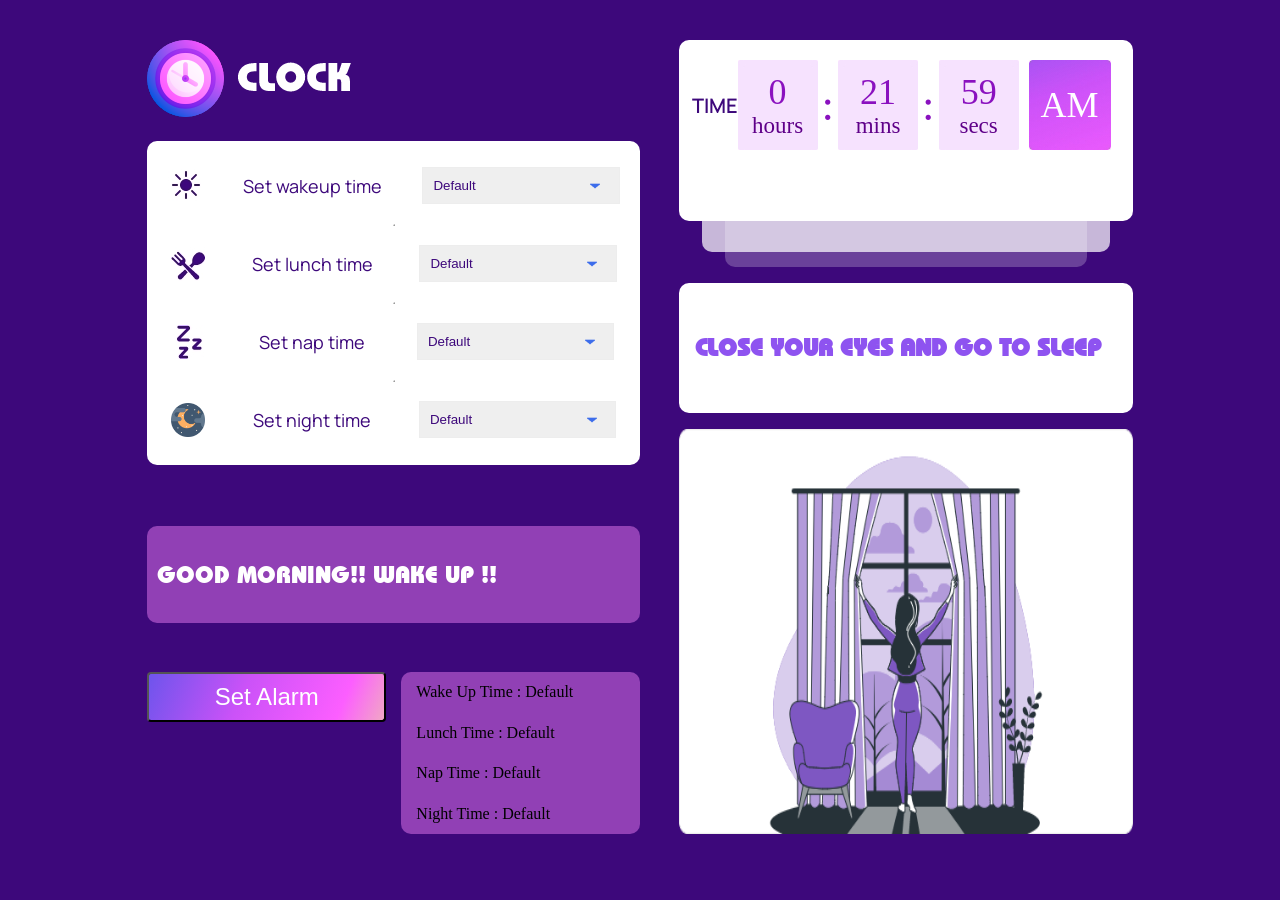
==== commit 0e57a3fc: "updated flex" ====
--- a/index.html
+++ b/index.html
@@ -1,205 +1,205 @@
-<!DOCTYPE html>
-<html lang="en">
-  <head>
-    <meta charset="UTF-8" />
-    <meta http-equiv="X-UA-Compatible" content="IE=edge" />
-    <meta name="viewport" content="width=device-width, initial-scale=1.0" />
-    <title>Clock</title>
-    <link rel="stylesheet" href="style.css" />
-    <link rel="preconnect" href="https://fonts.googleapis.com" />
-    <link rel="preconnect" href="https://fonts.gstatic.com" crossorigin />
-    <link
-      href="https://fonts.googleapis.com/css2?family=Manrope:wght@400;600;700&display=swap"
-      rel="stylesheet"
-    />
-    <link
-      rel="icon"
-      href="https://t3.ftcdn.net/jpg/00/73/54/80/240_F_73548097_tKhQ2glL9eDmYQVWlorMTU6INQh7WRCG.jpg"
-      type="image/x-icon"
-    />
-  </head>
-  <body>
-    <div class="parent">
-      <div class="container">
-        <div><img class="clockImage" src="./clock_logo.png" alt="no image"/></div>
-
-        <div class="runningClock">
-            <div class="runningClock_Cntnr">
-            <div class="box1 CommonRc"></div>
-            <div class="box2 CommonRc"></div>
-            <div class="box3 CommonRc">
-              <div class="relative">
-                <div class="sub sub1">TIME</div>
-                <div class="sub sub2 relative1">
-                  <div id="hrs" class="fon1">12</div>
-                  <div class="fon2">hours</div>
-                </div>
-                <div class="sub sub3">:</div>
-                <div class="sub sub2 relative1">
-                  <div id="mins" class="fon1">00</div>
-                  <div class="fon2">mins</div>
-                </div>
-                <div class="sub sub3">:</div>
-                <div class="sub sub2 relative1">
-                  <div id="secs" class="fon1">01</div>
-                  <div class="fon2">secs</div>
-                </div>
-                <div class="sub sub7 relative">AM</div>
-              </div>
-            </div>
-            </div>
-          </div>
-          
-          <div class="msg_ChangeWith_realTime trb">GRAB SOME HEALTHY BREAKFAST!!!</div>
-
-        <div class="formSelectorBox">
-          <form class="list1">
-            <img src="./wake_up.jpg" class="pic"/>
-            <label class="la">Set wakeup time</label>
-            <select id="morning" class="sel1 icon1">
-              <option >Default</option>
-              <option value="0">12 AM - 1 AM</option>
-              <option value="1">1 AM - 2 AM</option>
-              <option value="2">2 AM - 3 AM</option>
-              <option value="3">3 AM - 4 AM</option>
-              <option value="4">4 AM - 5 AM</option>
-              <option value="5">5 AM - 6 AM</option>
-              <option value="6">6 AM - 7 AM</option>
-              <option value="7">7 AM - 8 AM</option>
-              <option value="8">8 AM - 9 AM</option>
-              <option value="9">9 AM - 10 AM</option>
-              <option value="10">10 AM - 11 AM</option>
-              <option value="11">11 AM - 12 PM</option>
-              <option value="12">12 PM - 1 PM</option>
-              <option value="13">1 PM - 2 PM</option>
-              <option value="14">2 PM - 3 PM</option>
-              <option value="15">3 PM - 4 PM</option>
-              <option value="16">4 PM - 5 PM</option>
-              <option value="17">5 PM - 6 PM</option>
-              <option value="18">6 PM - 7 PM</option>
-              <option value="19">7 PM - 8 PM</option>
-              <option value="20">8 PM - 9 PM</option>
-              <option value="21">9 PM - 10 PM</option>
-              <option value="22">10 PM - 11 PM</option>
-              <option value="23">11 PM - 12 AM</option>
-            </select>
-          </form>
-          <hr class="hor1" />
-          <form class="list1">
-            <img src="./lunch_time.jpg" class="pic" />
-            <label class="la">Set lunch time</label>
-            <select id="lunch" class="sel1 icon1">
-              <option >Default</option>
-              <option value="0">12 AM - 1 AM</option>
-              <option value="1">1 AM - 2 AM</option>
-              <option value="2">2 AM - 3 AM</option>
-              <option value="3">3 AM - 4 AM</option>
-              <option value="4">4 AM - 5 AM</option>
-              <option value="5">5 AM - 6 AM</option>
-              <option value="6">6 AM - 7 AM</option>
-              <option value="7">7 AM - 8 AM</option>
-              <option value="8">8 AM - 9 AM</option>
-              <option value="9">9 AM - 10 AM</option>
-              <option value="10">10 AM - 11 AM</option>
-              <option value="11">11 AM - 12 PM</option>
-              <option value="12">12 PM - 1 PM</option>
-              <option value="13">1 PM - 2 PM</option>
-              <option value="14">2 PM - 3 PM</option>
-              <option value="15">3 PM - 4 PM</option>
-              <option value="16">4 PM - 5 PM</option>
-              <option value="17">5 PM - 6 PM</option>
-              <option value="18">6 PM - 7 PM</option>
-              <option value="19">7 PM - 8 PM</option>
-              <option value="20">8 PM - 9 PM</option>
-              <option value="21">9 PM - 10 PM</option>
-              <option value="22">10 PM - 11 PM</option>
-              <option value="23">11 PM - 12 AM</option>
-            </select>
-          </form>
-          <hr class="hor1" />
-          <form class="list1">
-            <img src="./nap_time.jpg" class="pic"/>
-            <label class="la">Set nap time</label>
-            <select id="nap" class="sel1 icon1">
-              <option >Default</option>
-              <option value="0">12 AM - 1 AM</option>
-              <option value="1">1 AM - 2 AM</option>
-              <option value="2">2 AM - 3 AM</option>
-              <option value="3">3 AM - 4 AM</option>
-              <option value="4">4 AM - 5 AM</option>
-              <option value="5">5 AM - 6 AM</option>
-              <option value="6">6 AM - 7 AM</option>
-              <option value="7">7 AM - 8 AM</option>
-              <option value="8">8 AM - 9 AM</option>
-              <option value="9">9 AM - 10 AM</option>
-              <option value="10">10 AM - 11 AM</option>
-              <option value="11">11 AM - 12 PM</option>
-              <option value="12">12 PM - 1 PM</option>
-              <option value="13">1 PM - 2 PM</option>
-              <option value="14">2 PM - 3 PM</option>
-              <option value="15">3 PM - 4 PM</option>
-              <option value="16">4 PM - 5 PM</option>
-              <option value="17">5 PM - 6 PM</option>
-              <option value="18">6 PM - 7 PM</option>
-              <option value="19">7 PM - 8 PM</option>
-              <option value="20">8 PM - 9 PM</option>
-              <option value="21">9 PM - 10 PM</option>
-              <option value="22">10 PM - 11 PM</option>
-              <option value="23">11 PM - 12 AM</option>
-            </select>
-          </form>
-          <hr class="hor1" />
-          <form class="list1">
-            <img src="./night.png" width="34px" height="34px" class="pic"/>
-            <label class="la">Set night time</label>
-            <select id="night" class="sel1 icon1">
-              <option >Default</option>
-              <option value="0">12 AM - 1 AM</option>
-              <option value="1">1 AM - 2 AM</option>
-              <option value="2">2 AM - 3 AM</option>
-              <option value="3">3 AM - 4 AM</option>
-              <option value="4">4 AM - 5 AM</option>
-              <option value="5">5 AM - 6 AM</option>
-              <option value="6">6 AM - 7 AM</option>
-              <option value="7">7 AM - 8 AM</option>
-              <option value="8">8 AM - 9 AM</option>
-              <option value="9">9 AM - 10 AM</option>
-              <option value="10">10 AM - 11 AM</option>
-              <option value="11">11 AM - 12 PM</option>
-              <option value="12">12 PM - 1 PM</option>
-              <option value="13">1 PM - 2 PM</option>
-              <option value="14">2 PM - 3 PM</option>
-              <option value="15">3 PM - 4 PM</option>
-              <option value="16">4 PM - 5 PM</option>
-              <option value="17">5 PM - 6 PM</option>
-              <option value="18">6 PM - 7 PM</option>
-              <option value="19">7 PM - 8 PM</option>
-              <option value="20">8 PM - 9 PM</option>
-              <option value="21">9 PM - 10 PM</option>
-              <option value="22">10 PM - 11 PM</option>
-              <option value="23">11 PM - 12 AM</option>
-            </select>
-          </form>
-        </div>
-
-        <div class="setAlarmBoxContainer">
-            <button onclick="theTimer()" class="setAlarm flex1"><span>Set Alarm</span></button>
-
-            <div class="resultOfSetAlarm">
-              <div class="time">Wake Up Time : <span id="waketime">Default</span> </div>
-              <div  class="time">Lunch Time : <span id="lunchtime">Default</span></div>
-              <div  class="time">Nap Time : <span id="naptime">Default</span></div>
-              <div  class="time">Night Time : <span id="nighttime">Default</span></div>
-            </div>
-            </div>
-        <div class="msg_ChangeWith_SetAlarm">GOOD MORNING!! WAKE UP !!</div>
-       
-        
-       
-        <div class="ImageChangeWithTime trb"><img id="theImage" src="./Component 30 – 1.png"></div>
-      </div>
-    </div>
-    <script src="./script.js"></script>
-
-  </body>
-</html>
+<!DOCTYPE html>
+<html lang="en">
+  <head>
+    <meta charset="UTF-8" />
+    <meta http-equiv="X-UA-Compatible" content="IE=edge" />
+    <meta name="viewport" content="width=device-width, initial-scale=1.0" />
+    <title>Clock</title>
+    <link rel="stylesheet" href="style.css" />
+    <link rel="preconnect" href="https://fonts.googleapis.com" />
+    <link rel="preconnect" href="https://fonts.gstatic.com" crossorigin />
+    <link
+      href="https://fonts.googleapis.com/css2?family=Manrope:wght@400;600;700&display=swap"
+      rel="stylesheet"
+    />
+    <link
+      rel="icon"
+      href="https://t3.ftcdn.net/jpg/00/73/54/80/240_F_73548097_tKhQ2glL9eDmYQVWlorMTU6INQh7WRCG.jpg"
+      type="image/x-icon"
+    />
+  </head>
+  <body>
+    <div class="parent">
+      <div class="container">
+        <div><img class="clockImage" src="./clock_logo.png" alt="no image"/></div>
+
+        <div class="runningClock">
+            <div class="runningClock_Cntnr">
+            <div class="box1 CommonRc"></div>
+            <div class="box2 CommonRc"></div>
+            <div class="box3 CommonRc">
+              <div class="relative">
+                <div class="sub sub1">TIME</div>
+                <div class="sub sub2 relative1">
+                  <div id="hrs" class="fon1">12</div>
+                  <div class="fon2">hours</div>
+                </div>
+                <div class="sub sub3">:</div>
+                <div class="sub sub2 relative1">
+                  <div id="mins" class="fon1">00</div>
+                  <div class="fon2">mins</div>
+                </div>
+                <div class="sub sub3">:</div>
+                <div class="sub sub2 relative1">
+                  <div id="secs" class="fon1">01</div>
+                  <div class="fon2">secs</div>
+                </div>
+                <div class="sub sub7 relative">AM</div>
+              </div>
+            </div>
+            </div>
+          </div>
+          
+          <div class="msg_ChangeWith_realTime trb"><span>GRAB SOME HEALTHY BREAKFAST!!! </span></div>
+
+        <div class="formSelectorBox">
+          <form class="list1">
+            <img src="./wake_up.jpg" class="pic"/>
+            <label class="la">Set wakeup time</label>
+            <select id="morning" class="sel1 icon1">
+              <option >Default</option>
+              <option value="0">12 AM - 1 AM</option>
+              <option value="1">1 AM - 2 AM</option>
+              <option value="2">2 AM - 3 AM</option>
+              <option value="3">3 AM - 4 AM</option>
+              <option value="4">4 AM - 5 AM</option>
+              <option value="5">5 AM - 6 AM</option>
+              <option value="6">6 AM - 7 AM</option>
+              <option value="7">7 AM - 8 AM</option>
+              <option value="8">8 AM - 9 AM</option>
+              <option value="9">9 AM - 10 AM</option>
+              <option value="10">10 AM - 11 AM</option>
+              <option value="11">11 AM - 12 PM</option>
+              <option value="12">12 PM - 1 PM</option>
+              <option value="13">1 PM - 2 PM</option>
+              <option value="14">2 PM - 3 PM</option>
+              <option value="15">3 PM - 4 PM</option>
+              <option value="16">4 PM - 5 PM</option>
+              <option value="17">5 PM - 6 PM</option>
+              <option value="18">6 PM - 7 PM</option>
+              <option value="19">7 PM - 8 PM</option>
+              <option value="20">8 PM - 9 PM</option>
+              <option value="21">9 PM - 10 PM</option>
+              <option value="22">10 PM - 11 PM</option>
+              <option value="23">11 PM - 12 AM</option>
+            </select>
+          </form>
+          <hr class="hor1" />
+          <form class="list1">
+            <img src="./lunch_time.jpg" class="pic" />
+            <label class="la">Set lunch time</label>
+            <select id="lunch" class="sel1 icon1">
+              <option >Default</option>
+              <option value="0">12 AM - 1 AM</option>
+              <option value="1">1 AM - 2 AM</option>
+              <option value="2">2 AM - 3 AM</option>
+              <option value="3">3 AM - 4 AM</option>
+              <option value="4">4 AM - 5 AM</option>
+              <option value="5">5 AM - 6 AM</option>
+              <option value="6">6 AM - 7 AM</option>
+              <option value="7">7 AM - 8 AM</option>
+              <option value="8">8 AM - 9 AM</option>
+              <option value="9">9 AM - 10 AM</option>
+              <option value="10">10 AM - 11 AM</option>
+              <option value="11">11 AM - 12 PM</option>
+              <option value="12">12 PM - 1 PM</option>
+              <option value="13">1 PM - 2 PM</option>
+              <option value="14">2 PM - 3 PM</option>
+              <option value="15">3 PM - 4 PM</option>
+              <option value="16">4 PM - 5 PM</option>
+              <option value="17">5 PM - 6 PM</option>
+              <option value="18">6 PM - 7 PM</option>
+              <option value="19">7 PM - 8 PM</option>
+              <option value="20">8 PM - 9 PM</option>
+              <option value="21">9 PM - 10 PM</option>
+              <option value="22">10 PM - 11 PM</option>
+              <option value="23">11 PM - 12 AM</option>
+            </select>
+          </form>
+          <hr class="hor1" />
+          <form class="list1">
+            <img src="./nap_time.jpg" class="pic"/>
+            <label class="la">Set nap time</label>
+            <select id="nap" class="sel1 icon1">
+              <option >Default</option>
+              <option value="0">12 AM - 1 AM</option>
+              <option value="1">1 AM - 2 AM</option>
+              <option value="2">2 AM - 3 AM</option>
+              <option value="3">3 AM - 4 AM</option>
+              <option value="4">4 AM - 5 AM</option>
+              <option value="5">5 AM - 6 AM</option>
+              <option value="6">6 AM - 7 AM</option>
+              <option value="7">7 AM - 8 AM</option>
+              <option value="8">8 AM - 9 AM</option>
+              <option value="9">9 AM - 10 AM</option>
+              <option value="10">10 AM - 11 AM</option>
+              <option value="11">11 AM - 12 PM</option>
+              <option value="12">12 PM - 1 PM</option>
+              <option value="13">1 PM - 2 PM</option>
+              <option value="14">2 PM - 3 PM</option>
+              <option value="15">3 PM - 4 PM</option>
+              <option value="16">4 PM - 5 PM</option>
+              <option value="17">5 PM - 6 PM</option>
+              <option value="18">6 PM - 7 PM</option>
+              <option value="19">7 PM - 8 PM</option>
+              <option value="20">8 PM - 9 PM</option>
+              <option value="21">9 PM - 10 PM</option>
+              <option value="22">10 PM - 11 PM</option>
+              <option value="23">11 PM - 12 AM</option>
+            </select>
+          </form>
+          <hr class="hor1" />
+          <form class="list1">
+            <img src="./night.png" width="34px" height="34px" class="pic"/>
+            <label class="la">Set night time</label>
+            <select id="night" class="sel1 icon1">
+              <option >Default</option>
+              <option value="0">12 AM - 1 AM</option>
+              <option value="1">1 AM - 2 AM</option>
+              <option value="2">2 AM - 3 AM</option>
+              <option value="3">3 AM - 4 AM</option>
+              <option value="4">4 AM - 5 AM</option>
+              <option value="5">5 AM - 6 AM</option>
+              <option value="6">6 AM - 7 AM</option>
+              <option value="7">7 AM - 8 AM</option>
+              <option value="8">8 AM - 9 AM</option>
+              <option value="9">9 AM - 10 AM</option>
+              <option value="10">10 AM - 11 AM</option>
+              <option value="11">11 AM - 12 PM</option>
+              <option value="12">12 PM - 1 PM</option>
+              <option value="13">1 PM - 2 PM</option>
+              <option value="14">2 PM - 3 PM</option>
+              <option value="15">3 PM - 4 PM</option>
+              <option value="16">4 PM - 5 PM</option>
+              <option value="17">5 PM - 6 PM</option>
+              <option value="18">6 PM - 7 PM</option>
+              <option value="19">7 PM - 8 PM</option>
+              <option value="20">8 PM - 9 PM</option>
+              <option value="21">9 PM - 10 PM</option>
+              <option value="22">10 PM - 11 PM</option>
+              <option value="23">11 PM - 12 AM</option>
+            </select>
+          </form>
+        </div>
+
+        <div class="setAlarmBoxContainer">
+            <button onclick="theTimer()" class="setAlarm flex1"><span>Set Alarm</span></button>
+
+            <div class="resultOfSetAlarm">
+              <div class="time">Wake Up Time : <span id="waketime">Default</span> </div>
+              <div  class="time">Lunch Time : <span id="lunchtime">Default</span></div>
+              <div  class="time">Nap Time : <span id="naptime">Default</span></div>
+              <div  class="time">Night Time : <span id="nighttime">Default</span></div>
+            </div>
+            </div>
+        <div class="msg_ChangeWith_SetAlarm"><span>GOOD MORNING!! WAKE UP !! </span></div>
+       
+        
+       
+        <div class="ImageChangeWithTime trb"><img id="theImage" src="./Component 30 – 1.png"></div>
+      </div>
+    </div>
+    <script src="./script.js"></script>
+
+  </body>
+</html>
--- a/style.css
+++ b/style.css
@@ -1,541 +1,545 @@
-
-body {
-  background-color: #3d087b;
-}
-
-@font-face {
-  font-family: Bauhaus;
-  src: url(./BauhausHeavyBT.ttf);
-}
-
-.parent{
-
-    display: flex;
-    justify-content: center;
-    padding: 2rem 1rem;
-
-}
-
-.container{
-  width: 80%;
-  position: relative;
-  height: 90vh;
-}
-
-.clock_cntr{
-  height: 15%;
-}
-
-.clockImage {
-  height: 100%;
-  background-size: cover;
-
-}
-
-.runningClock{
-  position: absolute;
-  right: 0;
-  top: 0;
-  height: 28%;
-  width: 46%;
-}
-
-.runningClock_Cntnr{
-  position: relative;
-  width: 100%;
-  height: 100%;
-}
-
-.CommonRc {
-  background-color: #ffffff;
-  border-radius: 10px;
-  position: absolute;
-}
-
-.box1 {
-height: 100%;
-opacity: 0.23;
-width: 80%;
-bottom: 0;
-left: 10%;
-/* transform: translate(-6%, 0%); */
-/* top: -21%; */
-
-}
-
-
-
-
-
-.box2 {
-
-height: 90%;
-width: 90%;
-opacity: 0.71;
-bottom: 15px;
-left: 5%;
-/* display: none; */
-/* bottom: 0; */
-}
-
-.box3 {
-height: 80%;
-opacity: 1;
-width: 100%;
-}
-
-
-.formSelectorBox {
-  width: 50%;
-  background-color: #ffffff;
-  border-radius: 10px;
-  height: 40%;
-  padding: 15px 0px;
-  box-sizing: border-box;
-  margin-top: 2%;
-  /* height: 45%; */
-  display: flex;
-  flex-direction: column;
-  justify-content: space-evenly;
-}
-
-.list1 {
-  display: flex;
-  align-items: center;
-  justify-content: space-around;
-  /* margin: 9px; */
-  font-family: "Manrope", sans-serif;
-  font-size: 18px;
-  color: #3d087b;
-  padding:  0;
-}
-
-.sel1 {
- 
-  color: #3d087b;
-  border: 1px solid #ededed;
-  padding: 10px;
-  width: 40%;
-}
-
-select {
-  appearance: none;
-}
-
-.icon1 {
-  background-image: url(./down-arrow.png);
-  background-repeat: no-repeat;
-
-  background-size: 10px;
-
-  background-position-y: center;
-  background-position-x: 90%;
-}
-
-.hor1 {
-  transform: rotate(180deg);
-
-}
-
-.msg_ChangeWith_SetAlarm {
-  position: absolute;
-  top: 62%;
-  height: 12%;
-  box-sizing: border-box;
-  /* background-color: #5f0089; */
-  background-color: #9140B5;
-  color: #ffffff;
-  font-size: 27px;
-  font-family: Bauhaus;
-  border-radius: 10px;
-  padding: 15px;
-  width: 50%;
-  /* text-align: center; */
-}
-
-.flex1 {
-  display: flex;
-  align-items: center;
-  justify-content: center;
-  color: #ffffff;
-}
-
-.setAlarmBoxContainer{
-  display: flex;
-  justify-content: space-between;
-  position: absolute;
-  /* bottom: 0; */
-  height: 20%;
-  width: 50%;
-  gap: 15px;
-  top: 78%;
-}
-
-.setAlarm {
-width: 50%;
-  height: 50px;
-  border-radius: 4px;
-  font-size: 24px;
-  background-image: linear-gradient(
-    113deg,
-    #6e54ec 0%,
-    #cb52f8 40%,
-    #fc5eff 81%,
-    #f1a7c5 100%
-  );
-  transition: background-image ease-out 2s, content;
-  left: 12%;               /* modified */
-}
-
-.setAlarm:hover {
-  background-image: linear-gradient(
-    293deg,
-    #6e54ec 0%,
-    #cb52f8 40%,
-    #fc5eff 81%,
-    #f1a7c5 100%
-  );
-}
-
-.resultOfSetAlarm{
-  width: 50%;
-  background-color: #9140B5;
-  border-radius: 10px;
-  /* color: #B85EBF; */
-  display: flex;
-  flex-direction: column;
-  justify-content: space-around;
-}
-.setAlarm:hover span {
-  display: none;
-}
-
-.setAlarm:hover:before {
-  content: "Party time";
-}
-
-
-
-.time {
-  /* margin-top: 10px; */
-  margin-left: 15px;
-}
-
-
-
-
-.msg_ChangeWith_realTime {
-  background-color: #fff;
-  color: #8E53F0;
-  position: absolute;
-  right: 0;
-  top: 30%;
-  height: 16%;
-  width: 46%;
-  /* height: 2rem; */
-  /* border: 1px solid; */
-  padding: 1rem;
-  box-sizing: border-box;
-  font-weight: 900;
-  font-size: 24px;
-  text-align: center;
-  border-radius: 10px;
-  font-family: Bauhaus;
-}
-
-.ImageChangeWithTime {
-  border-radius: 10px;
-  /* position: absolute; */
-  /* right: 0; */
-  position: absolute;
-  right: 0;
-  top: 48%;
-  width: 46%;
-  height: 50%;
-}
-
-.relative {
-  display: flex;
-  justify-content: center;
-  align-items: center;
-  margin: 10px;
-}
-
-.sub1 {
-  color: #3d087b;
-  font-size: 20px;
-  font-weight: 600;
-  font-family: "Manrope", sans-serif;
-
-  right: 25px;
-}
-
-.sub2 {
-  background-image: url(./timeline.jpg);
-  width: 80px;
-  height: 90px;
-}
-
-.sub3 {
-  color: #8a11bf;
-  font-size: 45px;
-  margin: 4px;
-}
-
-.sub4 {
-  background-image: url(./timeline.jpg);
-  width: 82px;
-  height: 90px;
-}
-
-.sub7 {
-  background-image: url(./AM_svg.jpg);
-  width: 82px;
-  height: 90px;
-  font-size: 36px;
-  color: #ffffff;
-
-  left: 15px;
-}
-
-.fon1 {
-  font-size: 36px;
-  color: #8a11bf;
-}
-
-.fon2 {
-  font-size: 23px;
-  color: #5f0089;
-}
-
-.relative1 {
-  display: flex;
-  flex-flow: column wrap;
-  justify-content: center;
-  align-items: center;
-}
-
-#theImage {
-  width: 100%;
-  height: 100%;
-}
-
-
-
-
-
-@media (min-width:300px) and (max-width:595px) {
-.parent{
-  padding: 1rem;
-}
-.container{
-  width: 100%;
-  position: static;
-  height: 100%;
-    display: flex;
-    flex-direction: column;
-    align-items: center;
-}
-
-  .runningClock{
-    position: static;
-    /* margin: 10px; */
-    width: 100%;
-    /* height: 160px; */
-    height: 140px;
-  }
-  .box1{
-      display: none;
-  }
-  .box2{
-      display: none;
-  }
-  .box3{
-      width: 100%;
-  }
-  .sub1{
-      display: none;
-  }
-  .runningClock_Cntnr{
-      position: static;
-  }
-  .formSelectorBox{
-      position: static;
-      margin-bottom: 20px;
-      width: 100%;
-      height: auto;
-      margin-top: -15px;
-  }
-  .la{
-      display: none;
-  }
-  hr{
-      display: none;
-  }
-
-  .setAlarm{
-     
-      width: 100%;
-  }
-  .resultOfSetAlarm{
-    width: 100%;
-    margin-bottom: 16px;
-    color: black;
-  }
-  .msg_ChangeWith_SetAlarm{
-      position: static;
-      margin-bottom: 20px;
-      width: 100%;
-  font-size: 25px;
-  }
-  .msg_ChangeWith_realTime{
-    position: static;
-    margin-bottom: 30px;
-    margin-top: 10px;
-    width: 100%;
-    box-sizing: border-box;
-    font-size: 26px;
-    padding: 15px 0px;
-    text-align: center;
-  }
-  .ImageChangeWithTime{
-      position: static;
-      margin-bottom: 20px;
-      width: auto;
-      height: auto;
-  }
-  #theImage{
-      width: 100%;
-
-    }
-.CommonRc{
-position: static;
-}
-
-.setAlarmBoxContainer {
-position: static;
-width: 100%;
-flex-direction: column;
-}
-
-
-.sel1{
-  width: 60%;
-}
-
-.list1 {
-  padding: 6px;
-  }
-  .time {
-  padding: 4px;
-}
-
-  } 
-
-  @media (min-width:595px) and (max-width:900px) {
-    .parent{
-      padding: 1rem;
-    }
-    .container{
-      width: 60%;
-      position: static;
-      height: 100%;
-        display: flex;
-        flex-direction: column;
-        align-items: center;
-    }
-    
-      .runningClock{
-        position: static;
-        /* margin: 10px; */
-        width: 100%;
-        /* height: 160px; */
-        height: 140px;
-      }
-      .box1{
-          display: none;
-      }
-      .box2{
-          display: none;
-      }
-      .box3{
-          width: 100%;
-      }
-      .sub1{
-          display: none;
-      }
-      .runningClock_Cntnr{
-          position: static;
-      }
-      .formSelectorBox{
-          position: static;
-          margin-bottom: 20px;
-          width: 100%;
-          height: auto;
-          margin-top: -15px;
-      }
-      .la{
-          display: none;
-      }
-      hr{
-          display: none;
-      }
-    
-      .setAlarm{
-         
-          width: 100%;
-      }
-      .resultOfSetAlarm{
-        width: 100%;
-        margin-bottom: 16px;
-        color: black;
-      }
-      .msg_ChangeWith_SetAlarm{
-          position: static;
-          margin-bottom: 20px;
-          width: 100%;
-      font-size: 25px;
-      }
-      .msg_ChangeWith_realTime{
-        position: static;
-        margin-bottom: 30px;
-        margin-top: 10px;
-        width: 100%;
-        box-sizing: border-box;
-        font-size: 26px;
-        padding: 15px 0px;
-        text-align: center;
-      }
-      .ImageChangeWithTime{
-          position: static;
-          margin-bottom: 20px;
-          width: auto;
-          height: auto;
-      }
-      #theImage{
-          width: 100%;
-    
-        }
-    .CommonRc{
-    position: static;
-    }
-    
-    .setAlarmBoxContainer {
-    position: static;
-    width: 100%;
-    flex-direction: column;
-    }
-    
-    
-    .sel1{
-      width: 60%;
-    }
-    
-    .list1 {
-      padding: 6px;
-      }
-      .time {
-      padding: 4px;
-    }
-    
+
+body {
+  background-color: #3d087b;
+}
+
+@font-face {
+  font-family: Bauhaus;
+  src: url(./BauhausHeavyBT.ttf);
+}
+
+.parent{
+
+    display: flex;
+    justify-content: center;
+    padding: 2rem 1rem;
+
+}
+
+.container{
+  width: 80%;
+  position: relative;
+  height: 90vh;
+}
+
+.clock_cntr{
+  height: 15%;
+}
+
+.clockImage {
+  height: 100%;
+  background-size: cover;
+
+}
+
+.runningClock{
+  position: absolute;
+  right: 0;
+  top: 0;
+  height: 28%;
+  width: 46%;
+}
+
+.runningClock_Cntnr{
+  position: relative;
+  width: 100%;
+  height: 100%;
+}
+
+.CommonRc {
+  background-color: #ffffff;
+  border-radius: 10px;
+  position: absolute;
+}
+
+.box1 {
+height: 100%;
+opacity: 0.23;
+width: 80%;
+bottom: 0;
+left: 10%;
+/* transform: translate(-6%, 0%); */
+/* top: -21%; */
+
+}
+
+
+
+
+
+.box2 {
+
+height: 90%;
+width: 90%;
+opacity: 0.71;
+bottom: 15px;
+left: 5%;
+/* display: none; */
+/* bottom: 0; */
+}
+
+.box3 {
+height: 80%;
+opacity: 1;
+width: 100%;
+}
+
+
+.formSelectorBox {
+  width: 50%;
+  background-color: #ffffff;
+  border-radius: 10px;
+  height: 40%;
+  padding: 15px 0px;
+  box-sizing: border-box;
+  margin-top: 2%;
+  /* height: 45%; */
+  display: flex;
+  flex-direction: column;
+  justify-content: space-evenly;
+}
+
+.list1 {
+  display: flex;
+  align-items: center;
+  justify-content: space-around;
+  /* margin: 9px; */
+  font-family: "Manrope", sans-serif;
+  font-size: 18px;
+  color: #3d087b;
+  padding:  0;
+}
+
+.sel1 {
+ 
+  color: #3d087b;
+  border: 1px solid #ededed;
+  padding: 10px;
+  width: 40%;
+}
+
+select {
+  appearance: none;
+}
+
+.icon1 {
+  background-image: url(./down-arrow.png);
+  background-repeat: no-repeat;
+
+  background-size: 10px;
+
+  background-position-y: center;
+  background-position-x: 90%;
+}
+
+.hor1 {
+  transform: rotate(180deg);
+
+}
+
+.msg_ChangeWith_SetAlarm {
+  position: absolute;
+  top: 60%;
+  height: 12%;
+  box-sizing: border-box;
+  /* background-color: #5f0089; */
+  background-color: #9140B5;
+  color: #ffffff;
+  font-size: 24px;
+  font-family: Bauhaus;
+  border-radius: 10px;
+  padding: 10px;
+  width: 50%;
+  display: flex;
+  align-items: center;
+  /* text-align: center; */
+}
+
+.flex1 {
+  display: flex;
+  align-items: center;
+  justify-content: center;
+  color: #ffffff;
+}
+
+.setAlarmBoxContainer{
+  display: flex;
+  justify-content: space-between;
+  position: absolute;
+  /* bottom: 0; */
+  height: 20%;
+  width: 50%;
+  gap: 15px;
+  top: 78%;
+}
+
+.setAlarm {
+width: 50%;
+  height: 50px;
+  border-radius: 4px;
+  font-size: 24px;
+  background-image: linear-gradient(
+    113deg,
+    #6e54ec 0%,
+    #cb52f8 40%,
+    #fc5eff 81%,
+    #f1a7c5 100%
+  );
+  transition: background-image ease-out 2s, content;
+  left: 12%;               /* modified */
+}
+
+.setAlarm:hover {
+  background-image: linear-gradient(
+    293deg,
+    #6e54ec 0%,
+    #cb52f8 40%,
+    #fc5eff 81%,
+    #f1a7c5 100%
+  );
+}
+
+.resultOfSetAlarm{
+  width: 50%;
+  background-color: #9140B5;
+  border-radius: 10px;
+  /* color: #B85EBF; */
+  display: flex;
+  flex-direction: column;
+  justify-content: space-around;
+}
+.setAlarm:hover span {
+  display: none;
+}
+
+.setAlarm:hover:before {
+  content: "Party time";
+}
+
+
+
+.time {
+  /* margin-top: 10px; */
+  margin-left: 15px;
+}
+
+
+
+
+.msg_ChangeWith_realTime {
+  background-color: #fff;
+  color: #8E53F0;
+  position: absolute;
+  right: 0;
+  top: 30%;
+  height: 16%;
+  width: 46%;
+  /* height: 2rem; */
+  /* border: 1px solid; */
+  padding: 1rem;
+  box-sizing: border-box;
+  font-weight: 900;
+  font-size: 24px;
+  text-align: center;
+  border-radius: 10px;
+  font-family: Bauhaus;
+  display: flex;
+  align-items: center;
+}
+
+.ImageChangeWithTime {
+  border-radius: 10px;
+  /* position: absolute; */
+  /* right: 0; */
+  position: absolute;
+  right: 0;
+  top: 48%;
+  width: 46%;
+  height: 50%;
+}
+
+.relative {
+  display: flex;
+  justify-content: center;
+  align-items: center;
+  margin: 10px;
+}
+
+.sub1 {
+  color: #3d087b;
+  font-size: 20px;
+  font-weight: 600;
+  font-family: "Manrope", sans-serif;
+
+  right: 25px;
+}
+
+.sub2 {
+  background-image: url(./timeline.jpg);
+  width: 80px;
+  height: 90px;
+}
+
+.sub3 {
+  color: #8a11bf;
+  font-size: 45px;
+  margin: 4px;
+}
+
+.sub4 {
+  background-image: url(./timeline.jpg);
+  width: 82px;
+  height: 90px;
+}
+
+.sub7 {
+  background-image: url(./AM_svg.jpg);
+  width: 82px;
+  height: 90px;
+  font-size: 36px;
+  color: #ffffff;
+
+  left: 15px;
+}
+
+.fon1 {
+  font-size: 36px;
+  color: #8a11bf;
+}
+
+.fon2 {
+  font-size: 23px;
+  color: #5f0089;
+}
+
+.relative1 {
+  display: flex;
+  flex-flow: column wrap;
+  justify-content: center;
+  align-items: center;
+}
+
+#theImage {
+  width: 100%;
+  height: 100%;
+}
+
+
+
+
+
+@media (min-width:300px) and (max-width:595px) {
+.parent{
+  padding: 1rem;
+}
+.container{
+  width: 100%;
+  position: static;
+  height: 100%;
+    display: flex;
+    flex-direction: column;
+    align-items: center;
+}
+
+  .runningClock{
+    position: static;
+    /* margin: 10px; */
+    width: 100%;
+    /* height: 160px; */
+    height: 140px;
+  }
+  .box1{
+      display: none;
+  }
+  .box2{
+      display: none;
+  }
+  .box3{
+      width: 100%;
+  }
+  .sub1{
+      display: none;
+  }
+  .runningClock_Cntnr{
+      position: static;
+  }
+  .formSelectorBox{
+      position: static;
+      margin-bottom: 20px;
+      width: 100%;
+      height: auto;
+      margin-top: -15px;
+  }
+  .la{
+      display: none;
+  }
+  hr{
+      display: none;
+  }
+
+  .setAlarm{
+     
+      width: 100%;
+  }
+  .resultOfSetAlarm{
+    width: 100%;
+    margin-bottom: 16px;
+    color: black;
+  }
+  .msg_ChangeWith_SetAlarm{
+      position: static;
+      margin-bottom: 20px;
+      width: 100%;
+  font-size: 25px;
+  }
+  .msg_ChangeWith_realTime{
+    position: static;
+    margin-bottom: 30px;
+    margin-top: 10px;
+    width: 100%;
+    box-sizing: border-box;
+    font-size: 26px;
+    padding: 15px 0px;
+    text-align: center;
+  }
+  .ImageChangeWithTime{
+      position: static;
+      margin-bottom: 20px;
+      width: auto;
+      height: auto;
+  }
+  #theImage{
+      width: 100%;
+
+    }
+.CommonRc{
+position: static;
+}
+
+.setAlarmBoxContainer {
+position: static;
+width: 100%;
+flex-direction: column;
+}
+
+
+.sel1{
+  width: 60%;
+}
+
+.list1 {
+  padding: 6px;
+  }
+  .time {
+  padding: 4px;
+}
+
+  } 
+
+  @media (min-width:595px) and (max-width:900px) {
+    .parent{
+      padding: 1rem;
+    }
+    .container{
+      width: 60%;
+      position: static;
+      height: 100%;
+        display: flex;
+        flex-direction: column;
+        align-items: center;
+    }
+    
+      .runningClock{
+        position: static;
+        /* margin: 10px; */
+        width: 100%;
+        /* height: 160px; */
+        height: 140px;
+      }
+      .box1{
+          display: none;
+      }
+      .box2{
+          display: none;
+      }
+      .box3{
+          width: 100%;
+      }
+      .sub1{
+          display: none;
+      }
+      .runningClock_Cntnr{
+          position: static;
+      }
+      .formSelectorBox{
+          position: static;
+          margin-bottom: 20px;
+          width: 100%;
+          height: auto;
+          margin-top: -15px;
+      }
+      .la{
+          display: none;
+      }
+      hr{
+          display: none;
+      }
+    
+      .setAlarm{
+         
+          width: 100%;
+      }
+      .resultOfSetAlarm{
+        width: 100%;
+        margin-bottom: 16px;
+        color: black;
+      }
+      .msg_ChangeWith_SetAlarm{
+          position: static;
+          margin-bottom: 20px;
+          width: 100%;
+      font-size: 25px;
+      }
+      .msg_ChangeWith_realTime{
+        position: static;
+        margin-bottom: 30px;
+        margin-top: 10px;
+        width: 100%;
+        box-sizing: border-box;
+        font-size: 26px;
+        padding: 15px 0px;
+        text-align: center;
+      }
+      .ImageChangeWithTime{
+          position: static;
+          margin-bottom: 20px;
+          width: auto;
+          height: auto;
+      }
+      #theImage{
+          width: 100%;
+    
+        }
+    .CommonRc{
+    position: static;
+    }
+    
+    .setAlarmBoxContainer {
+    position: static;
+    width: 100%;
+    flex-direction: column;
+    }
+    
+    
+    .sel1{
+      width: 60%;
+    }
+    
+    .list1 {
+      padding: 6px;
+      }
+      .time {
+      padding: 4px;
+    }
+    
       } 
